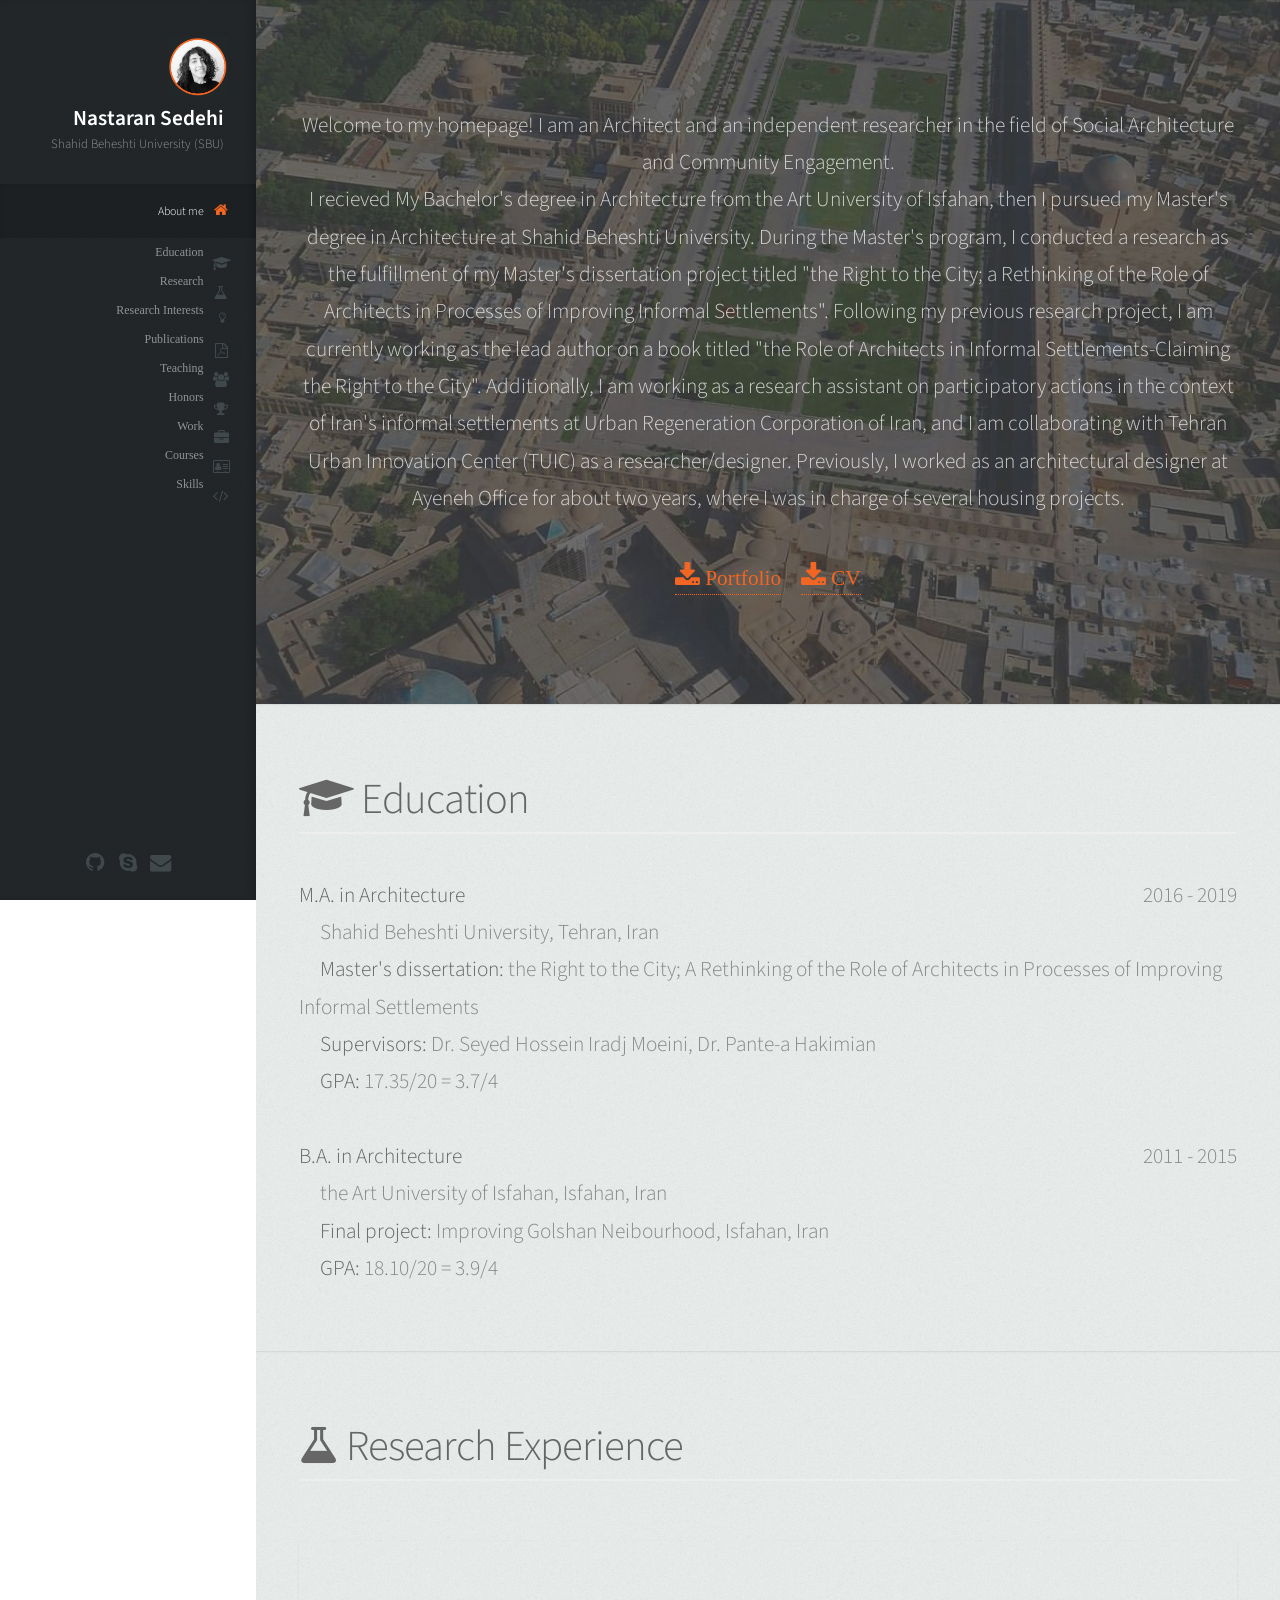
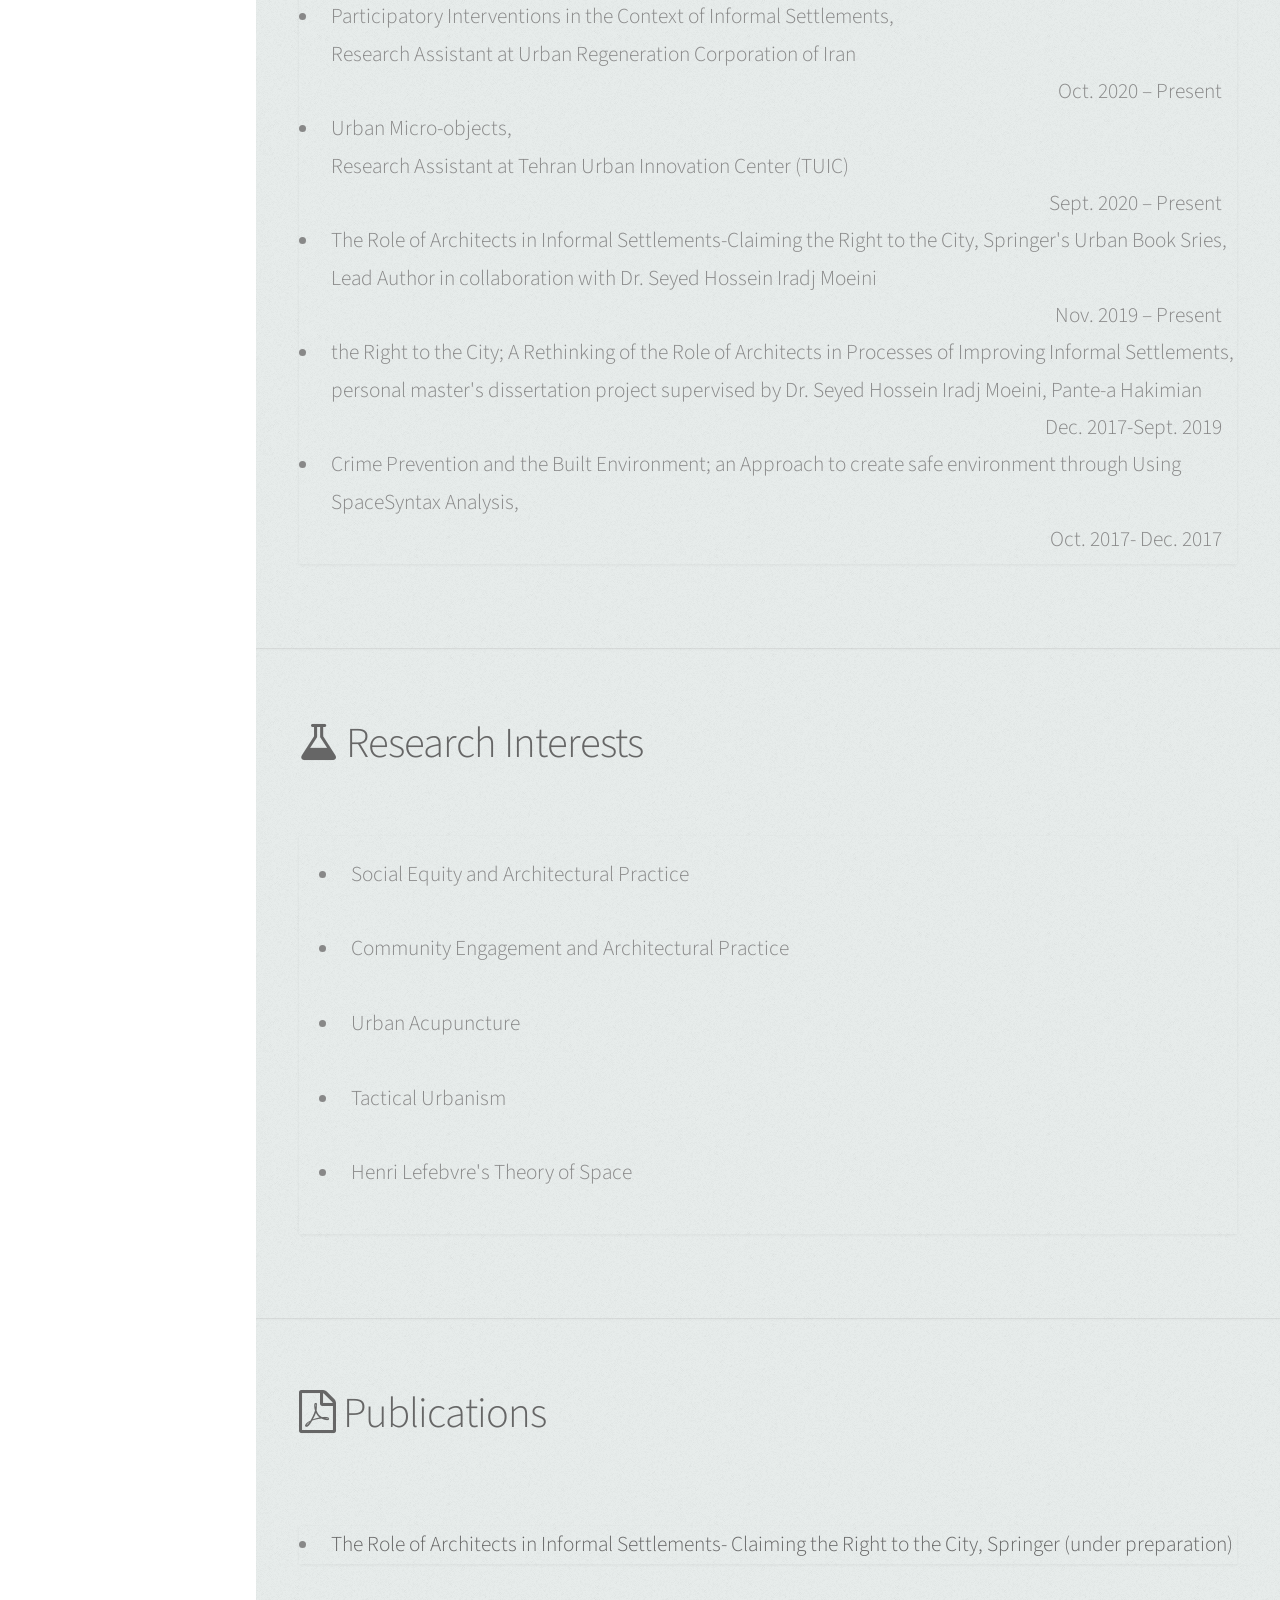
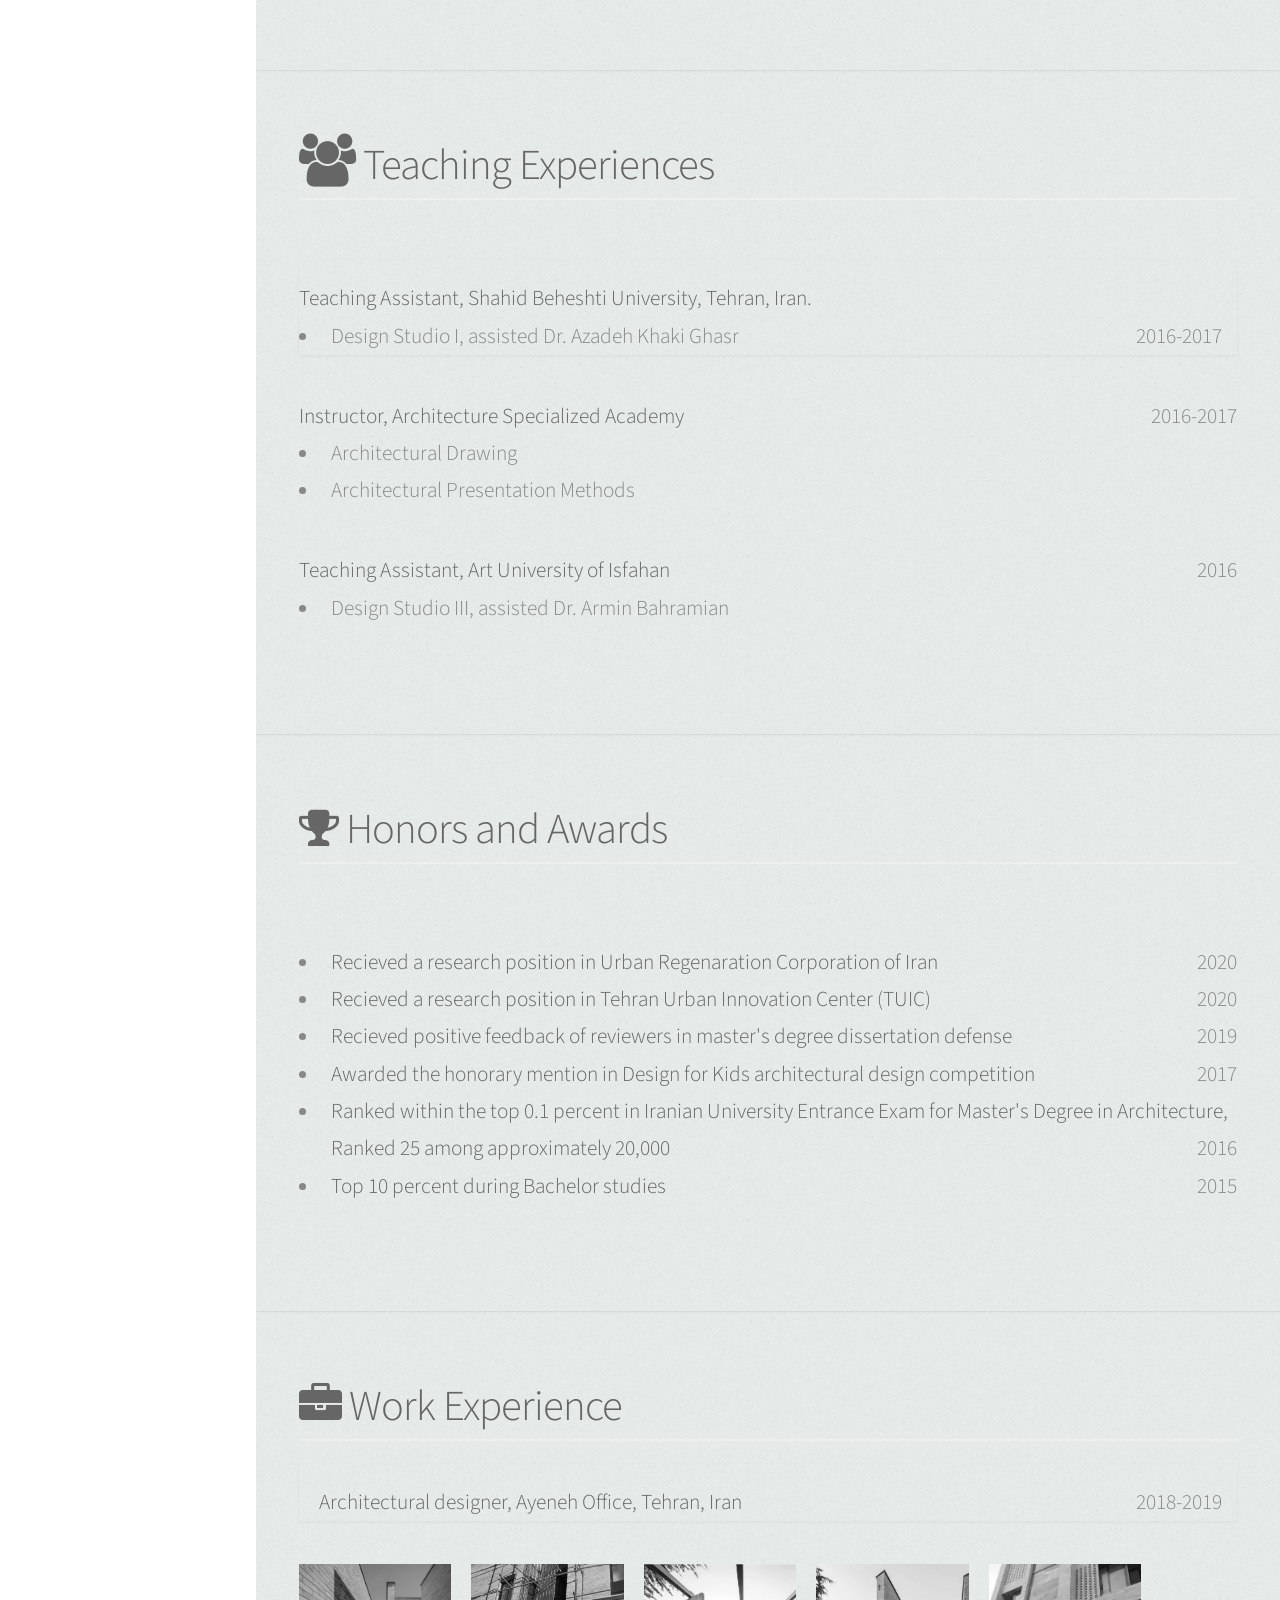
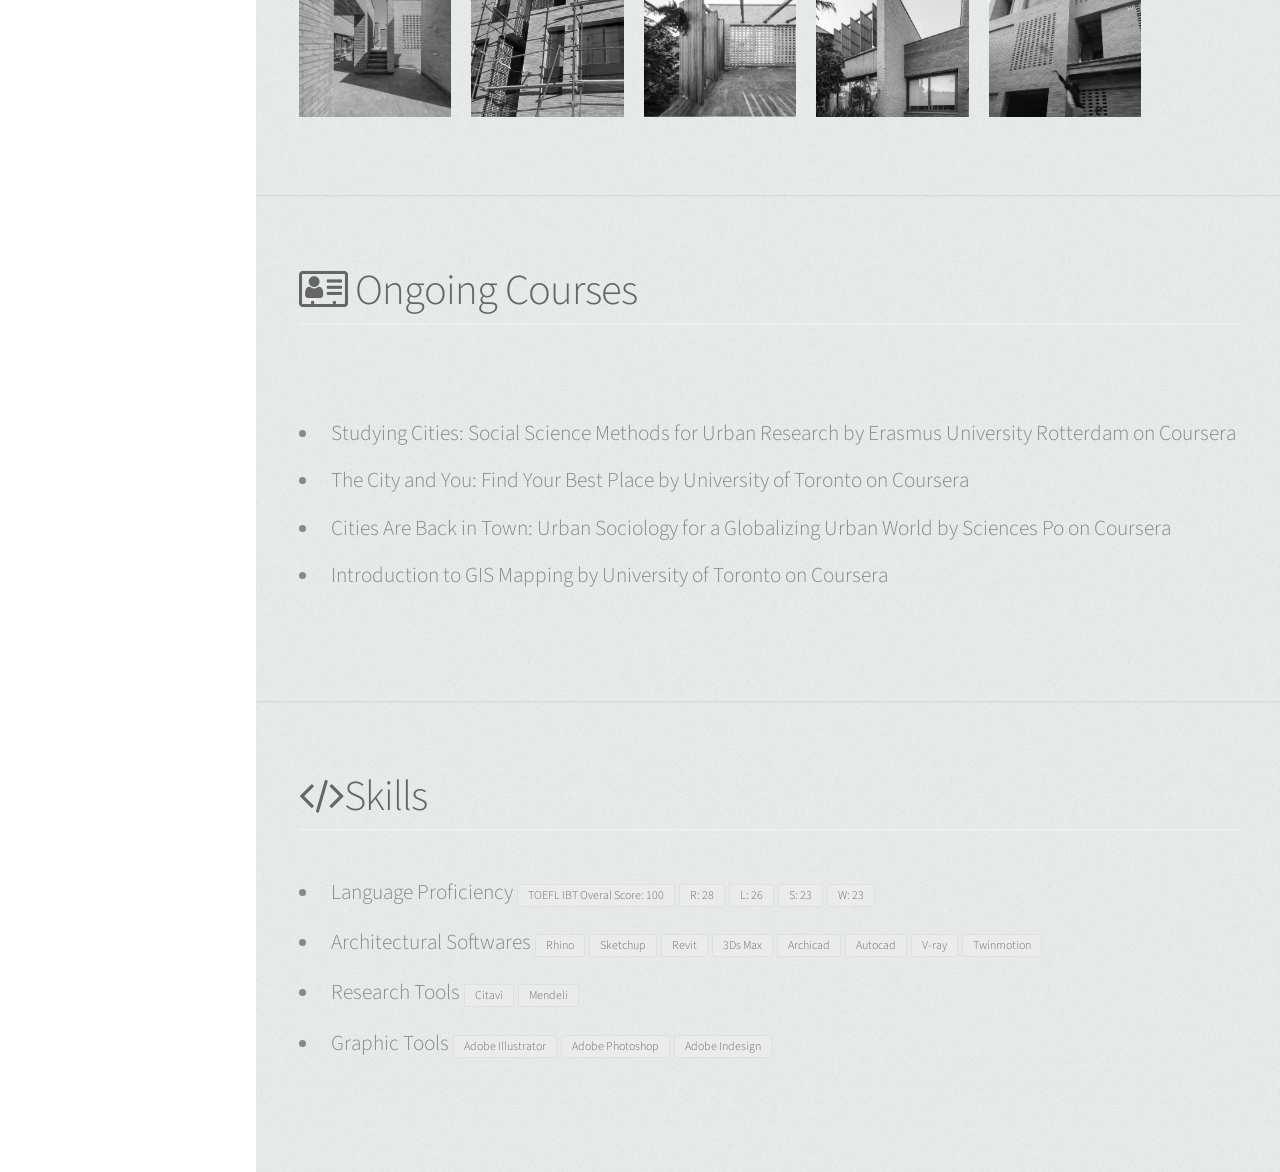
==== index.html @ a983d7db "Update index.html" ====
<!DOCTYPE HTML>
<html>
	<head>
	<style>
	h3{
	line-height: 30px;
	margin-left:10px;	
	padding-left: 10px;
	margin-right:10px;	
	padding-right: 10px;
	}
			
	article{
	margin-left:9px;	
	padding-left: 9px;
	margin-right:9px;	
	padding-right: 9px;
	}
	
	font{
	margin-left:10px;	
	padding-left: 10px;
	margin-right:10px;	
	padding-right: 10px;
	}
	
		
	* {
  box-sizing: border-box;
}

.column {
  float: left;
  width: 18%;
  padding: 6px;
}

/* Clearfix (clear floats) */
.row::after {
  content: "";
  clear: both;
  display: table;
}

.figure {
  float: left;
  width: 18%;
  padding: 6px;
}
</style>
	
		<title>Nastaran Sedehi</title>
		<meta charset="utf-8" />
		<meta name="viewport" content="width=device-width, initial-scale=1, user-scalable=no" />
		<link rel="stylesheet" href="assets/css/main.css" />
	</head>
	
	
<!-- ----------------------------------------------->
	<body class="is-preload">
		<!-- Header -->
			<div id="header">
				<div class="top">
					<!-- Logo -->
						<div id="logo">
							<span class="image avatar48"><img src="images/2020-20.jpg" alt="" /></span>
							&nbsp;
							<h1 id="title">Nastaran Sedehi</h1>
							<p>Shahid Beheshti University (SBU)</p>
						</div>
						<nav id="nav">
							<ul>
								<li><a href="#top" id="top-link"><span class="icon fa-home">About me</span></a></li>
								<li><a href="#education" id="education-link"><span class="icon fa fa-graduation-cap">Education</span></a></li>
								<li><a href="#research" id="research-link"><span class="icon fa fa-flask">Research</span></a></li>
								
								<li><a href="#researchi" id="researchi-link"><span class="fa fa-lightbulb-o" aria-hidden="true">Research Interests</span></a></li>
								
								<li><a href="#publication" id="publication-link"><span class="icon fa fa-file-pdf-o">Publications</span></a></li>
								<li><a href="#teaching" id="teaching-link"><span class="icon fa fa-group">Teaching</span></a></li>
								<li><a href="#honors" id="honors-link"><span class="icon fa fa-trophy">Honors</span></a></li>
								<li><a href="#work" id="work-link"><span class="icon fa fa-briefcase">Work</span></a></li>
								<li><a href="#courses" id="certificates-link"><span class="icon fa fa-vcard-o">Courses</span></a></li>
								<li><a href="#skills" id="skills-link"><span class="icon fa fa-code">Skills</span></a></li>
								
							</ul>
						</nav>
				</div>

				<div class="bottom">
					<!-- Social Icons -->
						<ul class="icons">
							<li><a href="#" class="icon fa-github"><span class="label">Github</span></a></li>
							<li><a href="skype:profile_name?live:natisdhi72" class="icon fa fa-skype"></span></a></li>
							<li><a href="mailto:sedehi.nastaran@gmail.com" class="icon fa-envelope"><span class="label">Email</span></a></li>
						</ul>
				</div>

			</div>
<!--  ------------------------------------------------------------------------------------------------------------ -->
		<!-- Main -->
			<div id="main">
				<!-- Intro -->
					<section id="top" class="one dark cover">
						<div class="container">
						<header>
						Welcome to my homepage! I am an Architect and an independent researcher in the field of Social Architecture and Community Engagement.<br>
						I recieved My Bachelor's degree in Architecture from the Art University of Isfahan, then I pursued my Master's degree in Architecture at Shahid Beheshti University.
						During the Master's program, I conducted a research as the fulfillment of my Master's dissertation project titled "the Right to the City; a Rethinking of the Role of Architects
						in Processes of Improving Informal Settlements". Following my previous research project, I am currently working as the lead author on a book
						titled "the Role of Architects in Informal Settlements-Claiming the Right to the City". Additionally, I am working as a research assistant
						on participatory actions in the context of Iran's informal settlements at Urban Regeneration Corporation of Iran, and I am collaborating with Tehran Urban Innovation Center (TUIC) as a researcher/designer.
						Previously, I worked as an architectural designer at Ayeneh Office for about two years, where I was in charge of several housing projects. <br>
						
						
						
						</header>
						<footer>
							<div style="text-align: center"> 
								<a href="something" class="button1 bouncy"><span class="icon fa fa-download"> Portfolio</a>
								&nbsp;
								&nbsp;
								<a href="https://drive.google.com/file/d/1aSwrTHIhZpM2L03csuBa26sOTcbm7QQo/view?usp=sharing" class="button1 bouncy"><span class="icon fa fa-download"> CV</a>
							</div>
							
						</footer>
						</div>
					</section>
<!--  ------------------------------------------------------------------------------------------------------------ -->
				<!-- Education -->
					<section id="education" class="four" >
					<div class="container" align="left">
					<header class="major" style="border-bottom: solid #eeeeee 2px;">
							<h2 style="padding: 0px; margin: 0px;"><i class="fa fa-graduation-cap"></i> Education</h2>
							</header>
							<div class="body" align="left">
							
									
									<strong >        M.A. in Architecture</strong>
										<div class="pull-right text-small">
											2016 - 2019
										</div>
										<div class="text">
											&emsp;Shahid Beheshti University, Tehran, Iran<br>
											&emsp;<b>Master's dissertation:</b> the Right to the City; A Rethinking of the Role of Architects in Processes of Improving Informal Settlements<br>
											&emsp;<b>Supervisors:</b> Dr. Seyed Hossein Iradj Moeini, Dr. Pante-a Hakimian <br>
											&emsp;<b>GPA:</b> 17.35/20  = 3.7/4
										</div>
									<br>
									<strong >        B.A. in Architecture</strong>
										<div class="pull-right text-small">
											2011 - 2015
										</div>
										<div class="text">
											&emsp;the Art University of Isfahan, Isfahan, Iran<br>
											&emsp;<b>Final project:</b> Improving Golshan Neibourhood, Isfahan, Iran<br>
											
											&emsp;<b>GPA:</b> 18.10/20  = 3.9/4
										</div>
								
					</section>
  <!--------------- ------------------------- - - - ----------------------------------------->
 				<!-- Research -->
					<section id="research" class="four">
						<div class="container" align="left">
						 <div class="elem">
							<header class="major" style="border-bottom: solid #eeeeee 2px;">
								<h2 style="padding: 0px; margin: 0px;"><i class="fa fa-flask"></i> Research Experience</h2>
							</header>
							<br>
							<div class="body">
								<div class="item">
									<div class="row">
										<div style="float:left;">	
									</div>
									<br>
										
									<div class="text">
									<ul class="circle">
									<li>Participatory Interventions in the Context of Informal Settlements,<br> Research Assistant at Urban Regeneration Corporation of Iran <br>
									<div class="pull-right" style="margin-right: 15px;">
										<div class="text-small">Oct. 2020 – Present</div>
									</div>
									</li>
									
									<br>
									<li>Urban Micro-objects,<br> Research Assistant at Tehran Urban Innovation Center (TUIC) <br>
									<div class="pull-right" style="margin-right: 15px;">
										<div class="text-small">Sept. 2020 – Present</div>
									</div>
									</li>
									<br>
									<li>The Role of Architects in Informal Settlements-Claiming the Right to the City, Springer's Urban Book Sries,<br> Lead Author in collaboration with Dr. Seyed Hossein Iradj Moeini <br>
									<div class="pull-right" style="margin-right: 15px;">
										<div class="text-small">Nov. 2019 – Present</div>
									</div>
									</li>
									
									<br>
									
									<li>the Right to the City; A Rethinking of the Role of Architects in Processes of Improving Informal Settlements,<br> personal master's dissertation project supervised by Dr. Seyed Hossein Iradj Moeini, Pante-a Hakimian <br>
									<div class="pull-right" style="margin-right: 15px;">
                        				                <div class="text-small"> Dec. 2017-Sept. 2019</div>
									</div>
									</li>
									<br>
									
									<li>Crime Prevention and the Built Environment; an Approach to create safe environment through Using SpaceSyntax Analysis,<br>
									<div class="pull-right" style="margin-right: 15px;">
										<div class="text-small">Oct. 2017- Dec. 2017</div>
									</li>
									</ul>
									</div>
								
					</section>  
<!--  ------------------------------------------------------------------------------------------------------------ -->
											
						
  <!--------------- ------------------------- - - - ----------------------------------------->
 				<!-- Research Interests -->
					<section id="researchi" class="four">
						<div class="container" align="left">
						 <div class="elem">
							<header class="major" style="border-bottom: none">
								<h2 style="padding: 0px; margin: 0px;"><i class="fa fa-flask"></i> Research Interests</h2>
							</header>
							<br>
							<div class="body">
								<div class="item">
									<div class="row">
										<div style="float:left;">	
									</div>
									<br>
										
									<div class="text">
									<ul class="circle">
									<li>Social Equity and Architectural Practice</li>
									
									<br>
									<li>Community Engagement and Architectural Practice</li>
									
									<br>
									
									<li>Urban Acupuncture</li>
									<br>
									
									<li>Tactical Urbanism</li>
									<br>
										
									<li>Henri Lefebvre's Theory of Space</li>
									</ul>
									</div>
								
					</section>  
<!--  ------------------------------------------------------------------------------------------------------------ -->									
									

				<!-- Publications -->
					<section id="publication" class="four">
						<div class="container" align="left">
						 <div class="elem">
							<header class="major" style="border-bottom: none;">
							<h2 style="padding: 0px; margin: 0px;"><i class="fa fa-file-pdf-o"></i> Publications</h2>
							</header>
							<br>
							<div class="body">
								<div class="item"  align="left">
								<ul>
									<li><strong >The Role of Architects in Informal Settlements- Claiming the Right to the City, Springer (under preparation)
									</strong> 
												<div class="pull-right text-small"></div></li>
									 
										<div class="text">
								
										</div>
							
					</section>
<!-- ------------------------------------------------------------------------------------------------------------- -->
				<!-- Teaching Experience -->
					<section id="teaching" class="four">
						<div class="container" align="left">
						 <div class="elem">
							<header class="major" style="border-bottom: solid #eeeeee 2px;">
								<h2 style="padding: 0px; margin: 0px;"><i class="icon fa fa-group"></i> Teaching Experiences</h2>
							</header>
							<br>
							<div class="body">
								<div class="item">
									<div class="row">
										<div style="float:left;">
											<strong>Teaching Assistant, Shahid Beheshti University, Tehran, Iran.</strong>
										</div>
									</div>
									<div class="text">
									<ul class="circle">
										<li>Design Studio I, assisted Dr. Azadeh Khaki Ghasr
											<div class="pull-right" style="margin-right: 15px;"><div class="text-small">2016-2017</div></div>
										</li>
										
									</ul>
									</div>
								</div>
								<!---------------------------------------------------------->
								<div class="body" align="left">
									<strong >Instructor, Architecture Specialized Academy</strong>
										<div class="pull-right text-small">
											2016-2017
										</div>
									<ul class="circle">
										<li>Architectural Drawing</li>
										<li>Architectural Presentation Methods</li>
										
									</ul>
								</div>
								<!---------------------------------------------------------->
								<div class="body" align="left">
									<strong >Teaching Assistant, Art University of Isfahan</strong>
										<div class="pull-right text-small">
											2016
										</div>
									<ul class="circle">
										<li>Design Studio III, assisted Dr. Armin Bahramian</li>
									</ul>
								</div>
							</div>
						</div>
						</div>
					</section>  
<!-- ------------------------------------------------------------------------------------------------------------- -->
				<!-- Honors and Awards -->
					<section id="honors" class="four">
						<div class="container" align="left">
							<header class="major" style="border-bottom: solid #eeeeee 2px;">
							<h2 style="padding: 0px; margin: 0px;"><i class="fa fa-trophy"></i> Honors and Awards</h2>
							</header>
							<br>
							<div class="body">
								<ul class="text"  align="left">
									<li><strong >Recieved a research position in Urban Regenaration Corporation of Iran</strong>
										<div class="pull-right text-small">2020</div></li>
										
									<li><strong >Recieved a research position in Tehran Urban Innovation Center (TUIC)</strong>
										<div class="pull-right text-small">2020</div></li>
									
									<li><strong >Recieved positive feedback of reviewers in master's degree dissertation defense</strong>
										<div class="pull-right text-small">2019</div></li>
									
									<li><strong >Awarded the honorary mention in Design for Kids architectural design competition</strong>
										<div class="pull-right text-small">2017</div></li>
										
									<li><strong >Ranked within the top 0.1 percent in Iranian University Entrance Exam for Master's Degree in Architecture, Ranked 25 among approximately 20,000</strong>
										<div class="pull-right text-small">2016</div></li>
										
									<li><strong >Top 10 percent during Bachelor studies </strong>
										<div class="pull-right text-small">2015</div></li>	
									
								</ul>
							</div>
						</div>
					</section>
<!-- ------------------------------------------------------------------------------------------------------------- -->
				<!-- Work Experience -->
					<section id="work" class="four">
						<div class="container" align="left">
							<header class="major" style="border-bottom: solid #eeeeee 2px;">
							<h2 style="padding: 0px; margin: 0px;"><i class="fa fa-briefcase"></i> Work Experience</h2>
							</header>
							<div class="pull-right" style="margin-right: 15px;">
								<div class="text-small">2018-2019</div>
							</div>
							
							<div class="body">
								<div class="item">
									<div class="row"  >

										<div style="float:left;">
											<strong>Architectural designer, Ayeneh Office, Tehran, Iran</strong>
										</div>
									</div>
									<div class="text">
									<ul class="circle">
									
									</ul>
									</div>
								</div>
							</div>
                               
                            
                            <div class="row">

                                <div class="column"; style="width:image width px; font-size:80%; text-align:center;">
                                  <img src="images/0010.jpg" alt="Snow" style="width:100%">
                                 
                                </div>

                                <div class="column"; style="width:image width px; font-size:80%; text-align:center;">
                                  <img src="images/0011.jpg" alt="Forest" style="width:100%" alt="alternate text">
                                 
                                </div>

                                <div class="column"; style="width:image width px; font-size:80%; text-align:center;">
                                  <img src="images/0012.jpg" alt="Mountains" style="width:100%">
                                  
                                </div>

				                <div class="column"; style="width:image width px; font-size:80%; text-align:center;">
                                  <img src="images/0013.jpg" alt="Mountains" style="width:100%">
                                
                                </div> 

                                <div class="column"; style="width:image width px; font-size:80%; text-align:center;">
                                <img src="images/0014.jpg" alt="Mountains" style="width:100%">
                               
                                </div> 

                              </div>
                            
							



						 </div>
					</section>  
<!-- ------------------------------------------------------------------------------------------------------------- -->
				<!-- Certificates -->
					<section id="courses" class="four">
						<div class="container" align="left">
							<header class="major" style="border-bottom: solid #eeeeee 2px;">
							<h2 style="padding: 0px; margin: 0px;"><i class="fa fa-vcard-o"></i> Ongoing Courses</h2>
							</header>
							<br>
							<div class="body">
							<ul>
								<li style="margin: 10px 0px;">Studying Cities: Social Science Methods for Urban Research by Erasmus University Rotterdam on Coursera</a></li>
								<li style="margin: 10px 0px;">The City and You: Find Your Best Place by University of Toronto on Coursera</a></li>
								<li style="margin: 10px 0px;">Cities Are Back in Town: Urban Sociology for a Globalizing Urban World by Sciences Po on Coursera</a></li>
								<li style="margin: 10px 0px;">Introduction to GIS Mapping by University of Toronto on Coursera</a></li>
							
								
							</ul>
							</div>
						</div>
					</section>
<!-- ------------------------------------------------------------------------------------------------------------- -->
				<!-- Technical Skills -->
					<section id="skills" class="four">
						<div class="container" align="left">
						<div class="body">
						<div class="elem">
						<header class="major" style="border-bottom: solid #eeeeee 2px;">
							<h2 style="padding: 0px; margin: 0px;"><i class="fa fa-code"></i>Skills</h2>
						</header>
							<ul>
								
								<li style="margin: 10px 0px;">Language Proficiency
                					<span class="skillwraper">TOEFL IBT Overal Score: 100</span>
                					<span class="skillwraper">R: 28</span>
							<span class="skillwraper">L: 26</span>
							<span class="skillwraper">S: 23</span>
							<span class="skillwraper">W: 23</span>
								</li>	
								<li style="margin: 10px 0px;">Architectural Softwares
									<span class="skillwraper">Rhino</span>
									<span class="skillwraper">Sketchup</span>
									<span class="skillwraper">Revit</span>
									<span class="skillwraper">3Ds Max</span>
									<span class="skillwraper">Archicad</span>
									<span class="skillwraper">Autocad</span>
									<span class="skillwraper">V-ray</span>
									<span class="skillwraper">Twinmotion</span>
							
								</li>

            					<li style="margin: 10px 0px;">Research Tools
                					<span class="skillwraper">Citavi</span>
                					<span class="skillwraper">Mendeli</span>
                					
            					</li>

            					<li style="margin: 10px 0px;">Graphic Tools
									<span class="skillwraper">Adobe Illustrator</span>
                					<span class="skillwraper">Adobe Photoshop</span>
                					<span class="skillwraper">Adobe Indesign</span>
								
            					</li>

        					</ul>
    					</div>
						</div>
						</div>
					</section>

<!-- ---------------------------------------------------------------------------------------------------------->					
			</div>
		<!-- Scripts -->
			<script src="assets/js/jquery.min.js"></script>
			<script src="assets/js/jquery.scrolly.min.js"></script>
			<script src="assets/js/jquery.scrollex.min.js"></script>
			<script src="assets/js/browser.min.js"></script>
			<script src="assets/js/breakpoints.min.js"></script>
			<script src="assets/js/util.js"></script>
			<script src="assets/js/main.js"></script>

	</body>
</html>
---- assets/css/main.css ----
@import url("font-awesome.min.css");
@import url("https://fonts.googleapis.com/css?family=Source+Sans+Pro:300,300italic,400,600");

/*
	Prologue by HTML5 UP
	html5up.net | @ajlkn
	Free for personal and commercial use under the CCA 3.0 license (html5up.net/license)
*/
.skillwraper {
    background-color: #ebebeb;
    border: 1px #e0e0e0 solid;
    font-size: 12px;
    color: #707070;
    padding: 2px 10px;
    border-radius: 2px;
}

html, body, div, span, applet, object,
iframe, h1, h2, h3, h4, h5, h6, p, blockquote,
pre, a, abbr, acronym, address, big, cite,
code, del, dfn, em, img, ins, kbd, q, s, samp,
small, strike, strong, sub, sup, tt, var, b,
u, i, center, dl, dt, dd, ol, ul, li, fieldset,
form, label, legend, table, caption, tbody,
tfoot, thead, tr, th, td, article, aside,
canvas, details, embed, figure, figcaption,
footer, header, hgroup, menu, nav, output, ruby,
section, summary, time, mark, audio, video {
	margin: 0;
	padding: 0;
	border: 0;
	font-size: 100%;
	font: inherit;
	vertical-align: baseline;}

article, aside, details, figcaption, figure,
footer, header, hgroup, menu, nav, section {
	display: block;}

body {
	line-height: 1;
}

ol, ul {
	list-style: none;
}

blockquote, q {
	quotes: none;
}

	blockquote:before, blockquote:after, q:before, q:after {
		content: '';
		content: none;
	}

table {
	border-collapse: collapse;
	border-spacing: 0;
}

body {
	-webkit-text-size-adjust: none;
}

mark {
	background-color: transparent;
	color: inherit;
}

input::-moz-focus-inner {
	border: 0;
	padding: 0;
}

input, select, textarea {
	-moz-appearance: none;
	-webkit-appearance: none;
	-ms-appearance: none;
	appearance: none;
}

/* Basic */

	html {
		box-sizing: border-box;
	}

	*, *:before, *:after {
		box-sizing: inherit;
	}

	body {
		background: #fff;
		font-family: 'Source Sans Pro', sans-serif;
		font-size: 19pt;
		font-weight: 300;
		line-height: 1.75em;
		color: #888;
	}

		body.is-preload *, body.is-preload *:before, body.is-preload *:after {
			-moz-animation: none !important;
			-webkit-animation: none !important;
			-ms-animation: none !important;
			animation: none !important;
			-moz-transition: none !important;
			-webkit-transition: none !important;
			-ms-transition: none !important;
			transition: none !important;
		}

	input, textarea, select {
		font-family: 'Source Sans Pro', sans-serif;
		font-size: 19pt;
		font-weight: 300;
		line-height: 1.75em;
		color: #888;
	}

	h1, h2, h3, h4, h5, h6 {
		font-weight: 300;
		color: #666;
		line-height: 1.5em;
	}

	h1 a, h2 a, h3 a, h4 a, h5 a, h6 a {
		color: inherit;
		text-decoration: none;
	}

		h1 a strong, h2 a strong, h3 a strong, h4 a strong, h5 a strong, h6 a strong {
			color: #333;
		}

	h2 {
		font-size: 2em;
		letter-spacing: -1px;
	}

		h2.alt {
			color: #888;
		}

			h2.alt strong {
				color: #666;
			}

	h3 {
		font-size: 1.5em;
	}

	header {
		margin: 0 0 2em 0;
	}

		header > p {
			margin: 1em 0 0 0;
		}

	footer {
		margin: 2em 0 0 0;
	}

	strong, b {
		font-weight: 300;
		color: #666;
	}

	em, i {
		font-style: italic;
	}

	a {
		text-decoration: none;
		color: inherit;
		border-bottom: dotted 1px rgba(128, 128, 128, 0.5);
		-moz-transition: color 0.35s ease-in-out, border-bottom-color 0.35s ease-in-out;
		-webkit-transition: color 0.35s ease-in-out, border-bottom-color 0.35s ease-in-out;
		-ms-transition: color 0.35s ease-in-out, border-bottom-color 0.35s ease-in-out;
		transition: color 0.35s ease-in-out, border-bottom-color 0.35s ease-in-out;
		outline: 0;
	}

		a:hover {
			color: #E27689;
			border-bottom-color: rgba(255, 255, 255, 0);
		}

	sub {
		position: relative;
		top: 0.5em;
		font-size: 0.8em;
	}

	sup {
		position: relative;
		top: -0.5em;
		font-size: 0.8em;
	}

	hr {
		border: 0;
		border-top: solid 1px #ddd;
	}

	blockquote {
		border-left: solid 0.5em #ddd;
		padding: 1em 0 1em 2em;
		font-style: italic;
	}

	p, ul, ol, dl, table {
		margin-bottom: 2em;
	}

	br.clear {
		clear: both;
	}

/* Container */

	.container {
		margin: 0 auto;
		max-width: 100%;
		width: 1400px;
	}

		@media screen and (min-width: 961px) and (max-width: 1880px) {

			.container {
				width: 1200px;
			}

		}

		@media screen and (min-width: 961px) and (max-width: 1620px) {

			.container {
				width: 960px;
			}

		}

		@media screen and (min-width: 961px) and (max-width: 1320px) {

			.container {
				width: 100%;
			}

		}

		@media screen and (max-width: 960px) {

			.container {
				width: 100%;
			}

		}

		@media screen and (max-width: 736px) {

			.container {
				width: 100%;
			}

		}

/* Row */

	.row {
		display: flex;
		flex-wrap: wrap;
		box-sizing: border-box;
		align-items: stretch;
	}

		.row > * {
			box-sizing: border-box;
		}

		.row.gtr-uniform > * > :last-child {
			margin-bottom: 0;
		}

		.row.aln-left {
			justify-content: flex-start;
		}

		.row.aln-center {
			justify-content: center;
		}

		.row.aln-right {
			justify-content: flex-end;
		}

		.row.aln-top {
			align-items: flex-start;
		}

		.row.aln-middle {
			align-items: center;
		}

		.row.aln-bottom {
			align-items: flex-end;
		}

		.row > .imp {
			order: -1;
		}

		.row > .col-1 {
			width: 8.3333333333%;
		}

		.row > .off-1 {
			margin-left: 8.3333333333%;
		}

		.row > .col-2 {
			width: 16.6666666667%;
		}

		.row > .off-2 {
			margin-left: 16.6666666667%;
		}

		.row > .col-3 {
			width: 25%;
		}

		.row > .off-3 {
			margin-left: 25%;
		}

		.row > .col-4 {
			width: 33.3333333333%;
		}

		.row > .off-4 {
			margin-left: 33.3333333333%;
		}

		.row > .col-5 {
			width: 41.6666666667%;
		}

		.row > .off-5 {
			margin-left: 41.6666666667%;
		}

		.row > .col-6 {
			width: 50%;
		}

		.row > .off-6 {
			margin-left: 50%;
		}

		.row > .col-7 {
			width: 58.3333333333%;
		}

		.row > .off-7 {
			margin-left: 58.3333333333%;
		}

		.row > .col-8 {
			width: 66.6666666667%;
		}

		.row > .off-8 {
			margin-left: 66.6666666667%;
		}

		.row > .col-9 {
			width: 75%;
		}

		.row > .off-9 {
			margin-left: 75%;
		}

		.row > .col-10 {
			width: 83.3333333333%;
		}

		.row > .off-10 {
			margin-left: 83.3333333333%;
		}

		.row > .col-11 {
			width: 91.6666666667%;
		}

		.row > .off-11 {
			margin-left: 91.6666666667%;
		}

		.row > .col-12 {
			width: 100%;
		}

		.row > .off-12 {
			margin-left: 100%;
		}

		.row.gtr-0 {
			margin-top: 0px;
			margin-left: 0px;
		}

			.row.gtr-0 > * {
				padding: 0px 0 0 0px;
			}

			.row.gtr-0.gtr-uniform {
				margin-top: 0px;
			}

				.row.gtr-0.gtr-uniform > * {
					padding-top: 0px;
				}

		.row.gtr-25 {
			margin-top: -10px;
			margin-left: -10px;
		}

			.row.gtr-25 > * {
				padding: 10px 0 0 10px;
			}

			.row.gtr-25.gtr-uniform {
				margin-top: -10px;
			}

				.row.gtr-25.gtr-uniform > * {
					padding-top: 10px;
				}

		.row.gtr-50 {
			margin-top: -20px;
			margin-left: -20px;
		}

			.row.gtr-50 > * {
				padding: 20px 0 0 20px;
			}

			.row.gtr-50.gtr-uniform {
				margin-top: -20px;
			}

				.row.gtr-50.gtr-uniform > * {
					padding-top: 20px;
				}

		.row {
			margin-top: -40px;
			margin-left: -40px;
		}

			.row > * {
				padding: 40px 0 0 40px;
			}

			.row.gtr-uniform {
				margin-top: -40px;
			}

				.row.gtr-uniform > * {
					padding-top: 40px;
				}

		.row.gtr-150 {
			margin-top: -60px;
			margin-left: -60px;
		}

			.row.gtr-150 > * {
				padding: 60px 0 0 60px;
			}

			.row.gtr-150.gtr-uniform {
				margin-top: -60px;
			}

				.row.gtr-150.gtr-uniform > * {
					padding-top: 60px;
				}

		.row.gtr-200 {
			margin-top: -80px;
			margin-left: -80px;
		}

			.row.gtr-200 > * {
				padding: 80px 0 0 80px;
			}

			.row.gtr-200.gtr-uniform {
				margin-top: -80px;
			}

				.row.gtr-200.gtr-uniform > * {
					padding-top: 80px;
				}

		@media screen and (min-width: 961px) and (max-width: 1880px) {

			.row {
				display: flex;
				flex-wrap: wrap;
				box-sizing: border-box;
				align-items: stretch;
			}

				.row > * {
					box-sizing: border-box;
				}

				.row.gtr-uniform > * > :last-child {
					margin-bottom: 0;
				}

				.row.aln-left {
					justify-content: flex-start;
				}

				.row.aln-center {
					justify-content: center;
				}

				.row.aln-right {
					justify-content: flex-end;
				}

				.row.aln-top {
					align-items: flex-start;
				}

				.row.aln-middle {
					align-items: center;
				}

				.row.aln-bottom {
					align-items: flex-end;
				}

				.row > .imp-wide {
					order: -1;
				}

				.row > .col-1-wide {
					width: 8.3333333333%;
				}

				.row > .off-1-wide {
					margin-left: 8.3333333333%;
				}

				.row > .col-2-wide {
					width: 16.6666666667%;
				}

				.row > .off-2-wide {
					margin-left: 16.6666666667%;
				}

				.row > .col-3-wide {
					width: 25%;
				}

				.row > .off-3-wide {
					margin-left: 25%;
				}

				.row > .col-4-wide {
					width: 33.3333333333%;
				}

				.row > .off-4-wide {
					margin-left: 33.3333333333%;
				}

				.row > .col-5-wide {
					width: 41.6666666667%;
				}

				.row > .off-5-wide {
					margin-left: 41.6666666667%;
				}

				.row > .col-6-wide {
					width: 50%;
				}

				.row > .off-6-wide {
					margin-left: 50%;
				}

				.row > .col-7-wide {
					width: 58.3333333333%;
				}

				.row > .off-7-wide {
					margin-left: 58.3333333333%;
				}

				.row > .col-8-wide {
					width: 66.6666666667%;
				}

				.row > .off-8-wide {
					margin-left: 66.6666666667%;
				}

				.row > .col-9-wide {
					width: 75%;
				}

				.row > .off-9-wide {
					margin-left: 75%;
				}

				.row > .col-10-wide {
					width: 83.3333333333%;
				}

				.row > .off-10-wide {
					margin-left: 83.3333333333%;
				}

				.row > .col-11-wide {
					width: 91.6666666667%;
				}

				.row > .off-11-wide {
					margin-left: 91.6666666667%;
				}

				.row > .col-12-wide {
					width: 100%;
				}

				.row > .off-12-wide {
					margin-left: 100%;
				}

				.row.gtr-0 {
					margin-top: 0px;
					margin-left: 0px;
				}

					.row.gtr-0 > * {
						padding: 0px 0 0 0px;
					}

					.row.gtr-0.gtr-uniform {
						margin-top: 0px;
					}

						.row.gtr-0.gtr-uniform > * {
							padding-top: 0px;
						}

				.row.gtr-25 {
					margin-top: -10px;
					margin-left: -10px;
				}

					.row.gtr-25 > * {
						padding: 10px 0 0 10px;
					}

					.row.gtr-25.gtr-uniform {
						margin-top: -10px;
					}

						.row.gtr-25.gtr-uniform > * {
							padding-top: 10px;
						}

				.row.gtr-50 {
					margin-top: -20px;
					margin-left: -20px;
				}

					.row.gtr-50 > * {
						padding: 20px 0 0 20px;
					}

					.row.gtr-50.gtr-uniform {
						margin-top: -20px;
					}

						.row.gtr-50.gtr-uniform > * {
							padding-top: 20px;
						}

				.row {
					margin-top: -40px;
					margin-left: -40px;
				}

					.row > * {
						padding: 40px 0 0 40px;
					}

					.row.gtr-uniform {
						margin-top: -40px;
					}

						.row.gtr-uniform > * {
							padding-top: 40px;
						}

				.row.gtr-150 {
					margin-top: -60px;
					margin-left: -60px;
				}

					.row.gtr-150 > * {
						padding: 60px 0 0 60px;
					}

					.row.gtr-150.gtr-uniform {
						margin-top: -60px;
					}

						.row.gtr-150.gtr-uniform > * {
							padding-top: 60px;
						}

				.row.gtr-200 {
					margin-top: -80px;
					margin-left: -80px;
				}

					.row.gtr-200 > * {
						padding: 80px 0 0 80px;
					}

					.row.gtr-200.gtr-uniform {
						margin-top: -80px;
					}

						.row.gtr-200.gtr-uniform > * {
							padding-top: 80px;
						}

		}

		@media screen and (min-width: 961px) and (max-width: 1620px) {

			.row {
				display: flex;
				flex-wrap: wrap;
				box-sizing: border-box;
				align-items: stretch;
			}

				.row > * {
					box-sizing: border-box;
				}

				.row.gtr-uniform > * > :last-child {
					margin-bottom: 0;
				}

				.row.aln-left {
					justify-content: flex-start;
				}

				.row.aln-center {
					justify-content: center;
				}

				.row.aln-right {
					justify-content: flex-end;
				}

				.row.aln-top {
					align-items: flex-start;
				}

				.row.aln-middle {
					align-items: center;
				}

				.row.aln-bottom {
					align-items: flex-end;
				}

				.row > .imp-normal {
					order: -1;
				}

				.row > .col-1-normal {
					width: 8.3333333333%;
				}

				.row > .off-1-normal {
					margin-left: 8.3333333333%;
				}

				.row > .col-2-normal {
					width: 16.6666666667%;
				}

				.row > .off-2-normal {
					margin-left: 16.6666666667%;
				}

				.row > .col-3-normal {
					width: 25%;
				}

				.row > .off-3-normal {
					margin-left: 25%;
				}

				.row > .col-4-normal {
					width: 33.3333333333%;
				}

				.row > .off-4-normal {
					margin-left: 33.3333333333%;
				}

				.row > .col-5-normal {
					width: 41.6666666667%;
				}

				.row > .off-5-normal {
					margin-left: 41.6666666667%;
				}

				.row > .col-6-normal {
					width: 50%;
				}

				.row > .off-6-normal {
					margin-left: 50%;
				}

				.row > .col-7-normal {
					width: 58.3333333333%;
				}

				.row > .off-7-normal {
					margin-left: 58.3333333333%;
				}

				.row > .col-8-normal {
					width: 66.6666666667%;
				}

				.row > .off-8-normal {
					margin-left: 66.6666666667%;
				}

				.row > .col-9-normal {
					width: 75%;
				}

				.row > .off-9-normal {
					margin-left: 75%;
				}

				.row > .col-10-normal {
					width: 83.3333333333%;
				}

				.row > .off-10-normal {
					margin-left: 83.3333333333%;
				}

				.row > .col-11-normal {
					width: 91.6666666667%;
				}

				.row > .off-11-normal {
					margin-left: 91.6666666667%;
				}

				.row > .col-12-normal {
					width: 100%;
				}

				.row > .off-12-normal {
					margin-left: 100%;
				}

				.row.gtr-0 {
					margin-top: 0px;
					margin-left: 0px;
				}

					.row.gtr-0 > * {
						padding: 0px 0 0 0px;
					}

					.row.gtr-0.gtr-uniform {
						margin-top: 0px;
					}

						.row.gtr-0.gtr-uniform > * {
							padding-top: 0px;
						}

				.row.gtr-25 {
					margin-top: -10px;
					margin-left: -10px;
				}

					.row.gtr-25 > * {
						padding: 10px 0 0 10px;
					}

					.row.gtr-25.gtr-uniform {
						margin-top: -10px;
					}

						.row.gtr-25.gtr-uniform > * {
							padding-top: 10px;
						}

				.row.gtr-50 {
					margin-top: -20px;
					margin-left: -20px;
				}

					.row.gtr-50 > * {
						padding: 20px 0 0 20px;
					}

					.row.gtr-50.gtr-uniform {
						margin-top: -20px;
					}

						.row.gtr-50.gtr-uniform > * {
							padding-top: 20px;
						}

				.row {
					margin-top: -40px;
					margin-left: -40px;
				}

					.row > * {
						padding: 40px 0 0 40px;
					}

					.row.gtr-uniform {
						margin-top: -40px;
					}

						.row.gtr-uniform > * {
							padding-top: 40px;
						}

				.row.gtr-150 {
					margin-top: -60px;
					margin-left: -60px;
				}

					.row.gtr-150 > * {
						padding: 60px 0 0 60px;
					}

					.row.gtr-150.gtr-uniform {
						margin-top: -60px;
					}

						.row.gtr-150.gtr-uniform > * {
							padding-top: 60px;
						}

				.row.gtr-200 {
					margin-top: -80px;
					margin-left: -80px;
				}

					.row.gtr-200 > * {
						padding: 80px 0 0 80px;
					}

					.row.gtr-200.gtr-uniform {
						margin-top: -80px;
					}

						.row.gtr-200.gtr-uniform > * {
							padding-top: 80px;
						}

		}

		@media screen and (min-width: 961px) and (max-width: 1320px) {

			.row {
				display: flex;
				flex-wrap: wrap;
				box-sizing: border-box;
				align-items: stretch;
			}

				.row > * {
					box-sizing: border-box;
				}

				.row.gtr-uniform > * > :last-child {
					margin-bottom: 0;
				}

				.row.aln-left {
					justify-content: flex-start;
				}

				.row.aln-center {
					justify-content: center;
				}

				.row.aln-right {
					justify-content: flex-end;
				}

				.row.aln-top {
					align-items: flex-start;
				}

				.row.aln-middle {
					align-items: center;
				}

				.row.aln-bottom {
					align-items: flex-end;
				}

				.row > .imp-narrow {
					order: -1;
				}

				.row > .col-1-narrow {
					width: 8.3333333333%;
				}

				.row > .off-1-narrow {
					margin-left: 8.3333333333%;
				}

				.row > .col-2-narrow {
					width: 16.6666666667%;
				}

				.row > .off-2-narrow {
					margin-left: 16.6666666667%;
				}

				.row > .col-3-narrow {
					width: 25%;
				}

				.row > .off-3-narrow {
					margin-left: 25%;
				}

				.row > .col-4-narrow {
					width: 33.3333333333%;
				}

				.row > .off-4-narrow {
					margin-left: 33.3333333333%;
				}

				.row > .col-5-narrow {
					width: 41.6666666667%;
				}

				.row > .off-5-narrow {
					margin-left: 41.6666666667%;
				}

				.row > .col-6-narrow {
					width: 50%;
				}

				.row > .off-6-narrow {
					margin-left: 50%;
				}

				.row > .col-7-narrow {
					width: 58.3333333333%;
				}

				.row > .off-7-narrow {
					margin-left: 58.3333333333%;
				}

				.row > .col-8-narrow {
					width: 66.6666666667%;
				}

				.row > .off-8-narrow {
					margin-left: 66.6666666667%;
				}

				.row > .col-9-narrow {
					width: 75%;
				}

				.row > .off-9-narrow {
					margin-left: 75%;
				}

				.row > .col-10-narrow {
					width: 83.3333333333%;
				}

				.row > .off-10-narrow {
					margin-left: 83.3333333333%;
				}

				.row > .col-11-narrow {
					width: 91.6666666667%;
				}

				.row > .off-11-narrow {
					margin-left: 91.6666666667%;
				}

				.row > .col-12-narrow {
					width: 100%;
				}

				.row > .off-12-narrow {
					margin-left: 100%;
				}

				.row.gtr-0 {
					margin-top: 0px;
					margin-left: 0px;
				}

					.row.gtr-0 > * {
						padding: 0px 0 0 0px;
					}

					.row.gtr-0.gtr-uniform {
						margin-top: 0px;
					}

						.row.gtr-0.gtr-uniform > * {
							padding-top: 0px;
						}

				.row.gtr-25 {
					margin-top: -5px;
					margin-left: -5px;
				}

					.row.gtr-25 > * {
						padding: 5px 0 0 5px;
					}

					.row.gtr-25.gtr-uniform {
						margin-top: -5px;
					}

						.row.gtr-25.gtr-uniform > * {
							padding-top: 5px;
						}

				.row.gtr-50 {
					margin-top: -10px;
					margin-left: -10px;
				}

					.row.gtr-50 > * {
						padding: 10px 0 0 10px;
					}

					.row.gtr-50.gtr-uniform {
						margin-top: -10px;
					}

						.row.gtr-50.gtr-uniform > * {
							padding-top: 10px;
						}

				.row {
					margin-top: -20px;
					margin-left: -20px;
				}

					.row > * {
						padding: 20px 0 0 20px;
					}

					.row.gtr-uniform {
						margin-top: -20px;
					}

						.row.gtr-uniform > * {
							padding-top: 20px;
						}

				.row.gtr-150 {
					margin-top: -30px;
					margin-left: -30px;
				}

					.row.gtr-150 > * {
						padding: 30px 0 0 30px;
					}

					.row.gtr-150.gtr-uniform {
						margin-top: -30px;
					}

						.row.gtr-150.gtr-uniform > * {
							padding-top: 30px;
						}

				.row.gtr-200 {
					margin-top: -40px;
					margin-left: -40px;
				}

					.row.gtr-200 > * {
						padding: 40px 0 0 40px;
					}

					.row.gtr-200.gtr-uniform {
						margin-top: -40px;
					}

						.row.gtr-200.gtr-uniform > * {
							padding-top: 40px;
						}

		}

		@media screen and (max-width: 960px) {

			.row {
				display: flex;
				flex-wrap: wrap;
				box-sizing: border-box;
				align-items: stretch;
			}

				.row > * {
					box-sizing: border-box;
				}

				.row.gtr-uniform > * > :last-child {
					margin-bottom: 0;
				}

				.row.aln-left {
					justify-content: flex-start;
				}

				.row.aln-center {
					justify-content: center;
				}

				.row.aln-right {
					justify-content: flex-end;
				}

				.row.aln-top {
					align-items: flex-start;
				}

				.row.aln-middle {
					align-items: center;
				}

				.row.aln-bottom {
					align-items: flex-end;
				}

				.row > .imp-narrower {
					order: -1;
				}

				.row > .col-1-narrower {
					width: 8.3333333333%;
				}

				.row > .off-1-narrower {
					margin-left: 8.3333333333%;
				}

				.row > .col-2-narrower {
					width: 16.6666666667%;
				}

				.row > .off-2-narrower {
					margin-left: 16.6666666667%;
				}

				.row > .col-3-narrower {
					width: 25%;
				}

				.row > .off-3-narrower {
					margin-left: 25%;
				}

				.row > .col-4-narrower {
					width: 33.3333333333%;
				}

				.row > .off-4-narrower {
					margin-left: 33.3333333333%;
				}

				.row > .col-5-narrower {
					width: 41.6666666667%;
				}

				.row > .off-5-narrower {
					margin-left: 41.6666666667%;
				}

				.row > .col-6-narrower {
					width: 50%;
				}

				.row > .off-6-narrower {
					margin-left: 50%;
				}

				.row > .col-7-narrower {
					width: 58.3333333333%;
				}

				.row > .off-7-narrower {
					margin-left: 58.3333333333%;
				}

				.row > .col-8-narrower {
					width: 66.6666666667%;
				}

				.row > .off-8-narrower {
					margin-left: 66.6666666667%;
				}

				.row > .col-9-narrower {
					width: 75%;
				}

				.row > .off-9-narrower {
					margin-left: 75%;
				}

				.row > .col-10-narrower {
					width: 83.3333333333%;
				}

				.row > .off-10-narrower {
					margin-left: 83.3333333333%;
				}

				.row > .col-11-narrower {
					width: 91.6666666667%;
				}

				.row > .off-11-narrower {
					margin-left: 91.6666666667%;
				}

				.row > .col-12-narrower {
					width: 100%;
				}

				.row > .off-12-narrower {
					margin-left: 100%;
				}

				.row.gtr-0 {
					margin-top: 0px;
					margin-left: 0px;
				}

					.row.gtr-0 > * {
						padding: 0px 0 0 0px;
					}

					.row.gtr-0.gtr-uniform {
						margin-top: 0px;
					}

						.row.gtr-0.gtr-uniform > * {
							padding-top: 0px;
						}

				.row.gtr-25 {
					margin-top: -5px;
					margin-left: -5px;
				}

					.row.gtr-25 > * {
						padding: 5px 0 0 5px;
					}

					.row.gtr-25.gtr-uniform {
						margin-top: -5px;
					}

						.row.gtr-25.gtr-uniform > * {
							padding-top: 5px;
						}

				.row.gtr-50 {
					margin-top: -10px;
					margin-left: -10px;
				}

					.row.gtr-50 > * {
						padding: 10px 0 0 10px;
					}

					.row.gtr-50.gtr-uniform {
						margin-top: -10px;
					}

						.row.gtr-50.gtr-uniform > * {
							padding-top: 10px;
						}

				.row {
					margin-top: -20px;
					margin-left: -20px;
				}

					.row > * {
						padding: 20px 0 0 20px;
					}

					.row.gtr-uniform {
						margin-top: -20px;
					}

						.row.gtr-uniform > * {
							padding-top: 20px;
						}

				.row.gtr-150 {
					margin-top: -30px;
					margin-left: -30px;
				}

					.row.gtr-150 > * {
						padding: 30px 0 0 30px;
					}

					.row.gtr-150.gtr-uniform {
						margin-top: -30px;
					}

						.row.gtr-150.gtr-uniform > * {
							padding-top: 30px;
						}

				.row.gtr-200 {
					margin-top: -40px;
					margin-left: -40px;
				}

					.row.gtr-200 > * {
						padding: 40px 0 0 40px;
					}

					.row.gtr-200.gtr-uniform {
						margin-top: -40px;
					}

						.row.gtr-200.gtr-uniform > * {
							padding-top: 40px;
						}

		}

		@media screen and (max-width: 736px) {

			.row {
				display: flex;
				flex-wrap: wrap;
				box-sizing: border-box;
				align-items: stretch;
			}

				.row > * {
					box-sizing: border-box;
				}

				.row.gtr-uniform > * > :last-child {
					margin-bottom: 0;
				}

				.row.aln-left {
					justify-content: flex-start;
				}

				.row.aln-center {
					justify-content: center;
				}

				.row.aln-right {
					justify-content: flex-end;
				}

				.row.aln-top {
					align-items: flex-start;
				}

				.row.aln-middle {
					align-items: center;
				}

				.row.aln-bottom {
					align-items: flex-end;
				}

				.row > .imp-mobile {
					order: -1;
				}

				.row > .col-1-mobile {
					width: 8.3333333333%;
				}

				.row > .off-1-mobile {
					margin-left: 8.3333333333%;
				}

				.row > .col-2-mobile {
					width: 16.6666666667%;
				}

				.row > .off-2-mobile {
					margin-left: 16.6666666667%;
				}

				.row > .col-3-mobile {
					width: 25%;
				}

				.row > .off-3-mobile {
					margin-left: 25%;
				}

				.row > .col-4-mobile {
					width: 33.3333333333%;
				}

				.row > .off-4-mobile {
					margin-left: 33.3333333333%;
				}

				.row > .col-5-mobile {
					width: 41.6666666667%;
				}

				.row > .off-5-mobile {
					margin-left: 41.6666666667%;
				}

				.row > .col-6-mobile {
					width: 50%;
				}

				.row > .off-6-mobile {
					margin-left: 50%;
				}

				.row > .col-7-mobile {
					width: 58.3333333333%;
				}

				.row > .off-7-mobile {
					margin-left: 58.3333333333%;
				}

				.row > .col-8-mobile {
					width: 66.6666666667%;
				}

				.row > .off-8-mobile {
					margin-left: 66.6666666667%;
				}

				.row > .col-9-mobile {
					width: 75%;
				}

				.row > .off-9-mobile {
					margin-left: 75%;
				}

				.row > .col-10-mobile {
					width: 83.3333333333%;
				}

				.row > .off-10-mobile {
					margin-left: 83.3333333333%;
				}

				.row > .col-11-mobile {
					width: 91.6666666667%;
				}

				.row > .off-11-mobile {
					margin-left: 91.6666666667%;
				}

				.row > .col-12-mobile {
					width: 100%;
				}

				.row > .off-12-mobile {
					margin-left: 100%;
				}

				.row.gtr-0 {
					margin-top: 0px;
					margin-left: 0px;
				}

					.row.gtr-0 > * {
						padding: 0px 0 0 0px;
					}

					.row.gtr-0.gtr-uniform {
						margin-top: 0px;
					}

						.row.gtr-0.gtr-uniform > * {
							padding-top: 0px;
						}

				.row.gtr-25 {
					margin-top: -5px;
					margin-left: -5px;
				}

					.row.gtr-25 > * {
						padding: 5px 0 0 5px;
					}

					.row.gtr-25.gtr-uniform {
						margin-top: -5px;
					}

						.row.gtr-25.gtr-uniform > * {
							padding-top: 5px;
						}

				.row.gtr-50 {
					margin-top: -10px;
					margin-left: -10px;
				}

					.row.gtr-50 > * {
						padding: 10px 0 0 10px;
					}

					.row.gtr-50.gtr-uniform {
						margin-top: -10px;
					}

						.row.gtr-50.gtr-uniform > * {
							padding-top: 10px;
						}

				.row {
					margin-top: -20px;
					margin-left: -20px;
				}

					.row > * {
						padding: 20px 0 0 20px;
					}

					.row.gtr-uniform {
						margin-top: -20px;
					}

						.row.gtr-uniform > * {
							padding-top: 20px;
						}

				.row.gtr-150 {
					margin-top: -30px;
					margin-left: -30px;
				}

					.row.gtr-150 > * {
						padding: 30px 0 0 30px;
					}

					.row.gtr-150.gtr-uniform {
						margin-top: -30px;
					}

						.row.gtr-150.gtr-uniform > * {
							padding-top: 30px;
						}

				.row.gtr-200 {
					margin-top: -40px;
					margin-left: -40px;
				}

					.row.gtr-200 > * {
						padding: 40px 0 0 40px;
					}

					.row.gtr-200.gtr-uniform {
						margin-top: -40px;
					}

						.row.gtr-200.gtr-uniform > * {
							padding-top: 40px;
						}

		}

/* Sections/Article */

	section, article {
		margin-bottom: 3em;
	}

		section > :last-child,
		section > .container, section:last-child, article > :last-child,
		article > .container, article:last-child {
			margin-bottom: 0;
		}

		.row > section, .row > article {
			margin-bottom: 0;
		}

/* Image */

	.image {
		display: inline-block;
		border: 0;
	}

		.image img {
			display: block;
			width: 100%;
		}

		.image.avatar48 {
			width: 48px;
			height: 48px;
			background: #f00;
		}

			.image.avatar48 img {
				width: 60px;
				height: 60px;
			}

		.image.fit {
			display: block;
			width: 100%;
		}

		.image.featured {
			display: block;
			width: 100%;
			margin: 0 0 2em 0;
		}

		.image.left {
			float: left;
			margin: 0 2em 2em 0;
		}

		.image.centered {
			display: block;
			margin: 0 0 2em 0;
		}

			.image.centered img {
				margin: 0 auto;
				width: auto;
			}

/* List */

	ul {
		list-style: disc;
		padding-left: 1em;
	}

		ul li {
			padding-left: 0.5em;
		}

	ol {
		list-style: decimal;
		padding-left: 1.25em;
	}

		ol li {
			padding-left: 0.25em;
		}

/* Icons */

	ul.icons {
		cursor: default;
		list-style: none;
		padding-left: 0;
	}

		ul.icons li {
			display: inline-block;
			padding-left: 0;
		}

		ul.icons a {
			display: inline-block;
			width: 2em;
			height: 2em;
			line-height: 2em;
			text-align: center;
			border: 0;
		}

/* Form */

	form label {
		display: block;
		text-align: left;
		margin-bottom: 0.5em;
	}

	form input[type="text"],
	form input[type="email"],
	form input[type="password"],
	form select,
	form textarea {
		position: relative;
		-webkit-appearance: none;
		display: block;
		border: 0;
		outline: 0;
		background: #fff;
		background: rgba(255, 255, 255, 0.75);
		width: 100%;
		border-radius: 0.35em;
		padding: 0.75em 1em 0.75em 1em;
		box-shadow: inset 0 0.1em 0.1em 0 rgba(0, 0, 0, 0.05);
		border: solid 1px rgba(0, 0, 0, 0.15);
		-moz-transition: all 0.35s ease-in-out;
		-webkit-transition: all 0.35s ease-in-out;
		-ms-transition: all 0.35s ease-in-out;
		transition: all 0.35s ease-in-out;
	}

		form input[type="text"]:focus,
		form input[type="email"]:focus,
		form input[type="password"]:focus,
		form select:focus,
		form textarea:focus {
			box-shadow: 0 0 2px 1px #8ebebc;
			background: #fff;
		}

	form input[type="text"],
	form input[type="email"],
	form input[type="password"],
	form select {
		line-height: 1.25em;
	}

	form textarea {
		min-height: 14em;
	}

	form ::-webkit-input-placeholder {
		color: #555 !important;
	}

	form :-moz-placeholder {
		color: #555 !important;
	}

	form ::-moz-placeholder {
		color: #555 !important;
	}

	form :-ms-input-placeholder {
		color: #555 !important;
	}

	form ::-moz-focus-inner {
		border: 0;
	}

/* Table */

	table {
		width: 100%;
		text-align: left;
	}

		table tbody tr:nth-child(2n+2) {
			background: #f4f4f4;
		}

		table td {
			padding: 0.5em 1em 0.5em 1em;
		}

		table th {
			text-align: left;
			padding: 0.5em 1em 0.5em 1em;
			color: #fff;
			background: #222729 url("images/overlay.png");
		}

		table thead {
			background: #444;
			color: #fff;
		}

		table tfoot {
			background: #eee;
		}

/* Button */

	input[type="button"],
	input[type="submit"],
	input[type="reset"],
	button,
	.button {
		position: relative;
		display: inline-block;
		border-radius: 0.35em;
		color: #fff !important;
		text-decoration: none;
		padding: 0.75em 2.5em 0.75em 2.5em;
		background-color: #8ebebc;
		border: 0;
		cursor: pointer;
		background-image: -moz-linear-gradient(top, rgba(0, 0, 0, 0), rgba(0, 0, 0, 0.15)), url("images/overlay.png");
		background-image: -webkit-linear-gradient(top, rgba(0, 0, 0, 0), rgba(0, 0, 0, 0.15)), url("images/overlay.png");
		background-image: -ms-linear-gradient(top, rgba(0, 0, 0, 0), rgba(0, 0, 0, 0.15)), url("images/overlay.png");
		background-image: linear-gradient(top, rgba(0, 0, 0, 0), rgba(0, 0, 0, 0.15)), url("images/overlay.png");
		-moz-transition: background-color 0.35s ease-in-out;
		-webkit-transition: background-color 0.35s ease-in-out;
		-ms-transition: background-color 0.35s ease-in-out;
		transition: background-color 0.35s ease-in-out;
	}

		input[type="button"]:hover,
		input[type="submit"]:hover,
		input[type="reset"]:hover,
		button:hover,
		.button:hover {
			background-color: #9ececc;
		}

		input[type="button"]:active,
		input[type="submit"]:active,
		input[type="reset"]:active,
		button:active,
		.button:active {
			background-color: #7eaeac;
		}

/* Item */

	.item {
		box-shadow: 0 0.05em 0.15em 0 rgba(0, 0, 0, 0.05);
		margin-bottom: 40px;
	}

		.item header {
			background: #fff;
			margin: 0;
			padding: 1em 0 1em 0;
			font-size: 0.8em;
		}

			.item header h3 {
				font-size: 1em;
			}

/* Icons */

	.icon {
		text-decoration: none;
	}

		.icon:before {
			display: inline-block;
			font-family: FontAwesome;
			font-size: 1.25em;
			text-decoration: none;
			font-style: normal;
			font-weight: normal;
			line-height: 1;
			-webkit-font-smoothing: antialiased;
			-moz-osx-font-smoothing: grayscale;
		}

		.icon > .label {
			display: none;
		}

/* Header */

	#header {
		display: -moz-flex;
		display: -webkit-flex;
		display: -ms-flex;
		display: flex;
		-moz-flex-direction: column;
		-webkit-flex-direction: column;
		-ms-flex-direction: column;
		flex-direction: column;
		-moz-justify-content: space-between;
		-webkit-justify-content: space-between;
		-ms-justify-content: space-between;
		justify-content: space-between;
		background: #222629 url("images/overlay.png");
		box-shadow: inset -0.25em 0 0.25em 0 rgba(0, 0, 0, 0.1);
		color: #fff;
		height: 100%;
		left: 0;
		overflow-y: auto;
		position: fixed;
		text-align: right;
		top: 0;
		width: 375px;
	}

		#header .top {
			-moz-flex-grow: 1;
			-webkit-flex-grow: 1;
			-ms-flex-grow: 1;
			flex-grow: 1;
		}

		#header .bottom {
			-moz-flex-shrink: 0;
			-webkit-flex-shrink: 0;
			-ms-flex-shrink: 0;
			flex-shrink: 0;
			padding: 1.5em 0 0.75em 0;
		}

			#header .bottom > :last-child {
				margin-bottom: 0;
			}

		#header .icons {
			font-size: 0.8em;
			text-align: center;
		}

			#header .icons a {
				color: #41484c;
				-moz-transition: color 0.35s ease-in-out;
				-webkit-transition: color 0.35s ease-in-out;
				-ms-transition: color 0.35s ease-in-out;
				transition: color 0.35s ease-in-out;
			}

				#header .icons a:hover {
					color: #fff;
				}

	#logo {
		position: relative;
		margin: 1.75em 1.5em 1.5em 1.5em;
		min-height: 48px;
		cursor: default;
	}

		#logo h1 {
			position: relative;
			color: #fff;
			font-weight: 600;
			font-size: 1em;
			line-height: 1em;
		}

		#logo p {
			position: relative;
			display: block;
			font-size: 0.6em;
			color: rgba(255, 255, 255, 0.5);
			line-height: 1.25em;
			margin: 0.5em 0 0 0;
		}

		#logo .image {
			position: absolute;
			left: 0;
			top: 0;
		}

	#nav ul {
		list-style: none;
		padding-left: 0;
		margin-bottom: 0;
	}

		#nav ul li {
			padding-left: 0;
		}

			#nav ul li a {
				display: block;
				padding: 0.4em 1.5em 0.4em 1.5em;
				color: rgba(255, 255, 255, 0.5);
				text-decoration: none;
				outline: 0;
				border: 0;
				-moz-transition: none;
				-webkit-transition: none;
				-ms-transition: none;
				transition: none;
			}

				#nav ul li a span {
					position: relative;
					display: block;
					font-size: 0.7em;
				}

					#nav ul li a span:before {
						position: absolute;
						left: 0;
						color: #41484c;
						text-align: center;
						width: 1.25em;
						line-height: 1.5em;
					}

				#nav ul li a.active {
					background: rgba(0, 0, 0, 0.15);
					box-shadow: inset 0 0 0.25em 0 rgba(0, 0, 0, 0.125);
					color: #fff;
				}

					#nav ul li a.active span:before {
						color: #f26522;
					}

/* Footer */

	#footer {
		margin-left: 375px;
		text-align: center;
		background-color: #dce3e2;
		padding: 3em 0 4em 0;
		box-shadow: inset 0 1px 0 0 rgba(0, 0, 0, 0.05), inset 0 0.1em 0.1em 0 rgba(0, 0, 0, 0.025);
		font-size: 0.8em;
	}

		#footer .copyright {
			cursor: default;
			margin: 0;
		}

			#footer .copyright li {
				display: inline-block;
				line-height: 1em;
				border-left: solid 1px rgba(128, 128, 128, 0.35);
				padding: 0 0 0 0.5em;
				margin: 0 0 0 0.5em;
			}

				#footer .copyright li:first-child {
					border-left: 0;
					padding-left: 0;
					margin-left: 0;
				}

/* Main */

	#main {
		margin-left: 375px;
	}

		#main > section {
			margin: 0;
			overflow: hidden;
			padding: 4em 0;
			box-shadow: inset 0 1px 0 0 rgba(0, 0, 0, 0.05), inset 0 0.1em 0.1em 0 rgba(0, 0, 0, 0.025);
			text-align: center;
			background-image: url("images/overlay.png");
		}

			#main > section.dark {
				color: #ddd;
				color: rgba(255, 255, 255, 0.75);
			}

				#main > section.dark h2, #main > section.dark h3, #main > section.dark h4, #main > section.dark h5, #main > section.dark h6 {
					color: inherit;
				}

				#main > section.dark strong {
					color: #ddd;
					border-color: inherit;
				}

				#main > section.dark a {
					color: #f26522;
					border-color: inherit;
				}

					#main > section.dark a:hover {
						border-bottom-color: rgba(255, 255, 255, 0);
					}

			#main > section.cover {
				padding: 10em 0;
				background-size: cover;
				background-position: center center;
			}

			#main > section.one {
				background-color: #81918E;
				background-image: url("../../images/009.jpg");
			}

			#main > section.two {
				background-color: #f5fafa;
			}

			#main > section.three {
				background-color: #ecf1f1;
			}

			#main > section.four {
				background-color: #e8edec;
			}

/* Wide */

	@media screen and (min-width: 961px) and (max-width: 1880px) {

		/* Basic */

			body, input, textarea, select {
				font-size: 17pt;
			}

		/* Header */

			#header {
				width: 300px;
			}

		/* Footer */

			#footer {
				margin-left: 300px;
			}

		/* Main */

			#main {
				margin-left: 300px;
			}

	}

/* Normal */

	@media screen and (min-width: 961px) and (max-width: 1620px) {

		/* Main */

			#main > section {
				padding: 3em 0;
			}

			#main section.cover {
				padding: 5em 0;
			}

	}

/* Narrow */

	@media screen and (min-width: 961px) and (max-width: 1320px) {

		/* Basic */

			body, input, textarea, select {
				font-size: 16pt;
			}

			.container {
				padding: 0 2em 0 2em;
			}

		/* Icons */

			ul.icons li a {
				width: 1.75em;
			}

		/* Item */

			.item {
				margin-bottom: 20px;
			}

		/* Header */

			#header {
				width: 20%;
			}

			#logo .image {
				position: relative;
				margin: 0 0 0.5em 0;
			}

			#nav ul li a {
				font-size: 0.8em;
				padding-top: 0.5em;
				padding-bottom: 0.5em;
			}

				#nav ul li a span {
					padding-right: 2.25em;
				}

					#nav ul li a span:before {
						left: 100%;
						margin-left: -1.25em;
						line-height: 2.25em;
					}

		/* Footer */

			#footer {
				margin-left: 20%;
			}

		/* Main */

			#main {
				margin-left: 20%;
			}

	}

/* Narrower */

	#headerToggle {
		display: none;
	}

	@media screen and (max-width: 960px) {

		/* Basic */

			html, body {
				overflow-x: hidden;
			}

			body, input, textarea, select {
				font-size: 16pt;
			}

			header br {
				display: none;
			}

			.container {
				padding: 0 2em 0 2em;
			}

		/* Item */

			.item {
				margin-bottom: 15px;
			}

		/* Icons */

			ul.icons a {
				width: 1.75em;
				font-size: 1.25em;
			}

		/* Header */

			#header {
				-moz-backface-visibility: hidden;
				-webkit-backface-visibility: hidden;
				-ms-backface-visibility: hidden;
				backface-visibility: hidden;
				-moz-transform: translateX(-275px);
				-webkit-transform: translateX(-275px);
				-ms-transform: translateX(-275px);
				transform: translateX(-275px);
				-moz-transition: -moz-transform 0.5s ease;
				-webkit-transition: -webkit-transform 0.5s ease;
				-ms-transition: -ms-transform 0.5s ease;
				transition: transform 0.5s ease;
				-webkit-overflow-scrolling: touch;
				display: block;
				height: 100%;
				left: 0;
				overflow-y: auto;
				position: fixed;
				top: 0;
				width: 275px;
				z-index: 10002;
				width: 275px;
				background: #222729 url("images/overlay.png");
				box-shadow: inset -0.25em 0 0.25em 0 rgba(0, 0, 0, 0.125);
			}

				#header .top {
					position: relative;
				}

				#header .bottom {
					border-top: solid 1px rgba(255, 255, 255, 0.05);
					box-shadow: 0 -1px 0 0 rgba(0, 0, 0, 0.15);
					padding-top: 2em;
					margin-top: 2em;
					position: relative;
				}

			#logo {
				margin: 1.5em 1.25em 1.25em 1.25em;
			}

			#nav ul li a {
				padding: 0.5em 1.25em 0.5em 1.25em;
			}

			#headerToggle {
				-moz-backface-visibility: hidden;
				-webkit-backface-visibility: hidden;
				-ms-backface-visibility: hidden;
				backface-visibility: hidden;
				-moz-transition: -moz-transform 0.5s ease;
				-webkit-transition: -webkit-transform 0.5s ease;
				-ms-transition: -ms-transform 0.5s ease;
				transition: transform 0.5s ease;
				display: block;
				height: 2.25em;
				left: 0;
				position: fixed;
				top: 0;
				width: 3.25em;
				z-index: 10001;
			}

				#headerToggle .toggle {
					position: absolute;
					left: 0;
					top: 0;
					width: 100%;
					height: 100%;
					outline: 0;
					border: 0;
				}

					#headerToggle .toggle:before {
						font-family: FontAwesome;
						text-decoration: none;
						font-style: normal;
						font-weight: normal;
						-webkit-font-smoothing: antialiased;
						-moz-osx-font-smoothing: grayscale;
						content: '\f0c9';
						color: #fff;
						font-size: 18px;
						line-height: 2.25em;
						background: rgba(128, 136, 144, 0.5);
						border-radius: 0.35em;
						text-align: center;
						position: absolute;
						left: 0.5em;
						top: 0.5em;
						display: block;
						width: 3.25em;
						height: 2.25em;
						line-height: 2.25em;
					}

			body.header-visible #main {
				-moz-transform: translateX(275px);
				-webkit-transform: translateX(275px);
				-ms-transform: translateX(275px);
				transform: translateX(275px);
			}

			body.header-visible #headerToggle {
				-moz-transform: translateX(275px);
				-webkit-transform: translateX(275px);
				-ms-transform: translateX(275px);
				transform: translateX(275px);
			}

			body.header-visible #header {
				-moz-transform: translateX(0);
				-webkit-transform: translateX(0);
				-ms-transform: translateX(0);
				transform: translateX(0);
			}

		/* Footer */

			#footer {
				margin-left: 0;
			}

		/* Main */

			#main {
				-moz-backface-visibility: hidden;
				-webkit-backface-visibility: hidden;
				-ms-backface-visibility: hidden;
				backface-visibility: hidden;
				-moz-transition: -moz-transform 0.5s ease;
				-webkit-transition: -webkit-transform 0.5s ease;
				-ms-transition: -ms-transform 0.5s ease;
				transition: transform 0.5s ease;
				padding-bottom: 1px;
				margin-left: 0;
			}

				#main > section {
					padding: 3em 0;
				}

				#main section.cover {
					padding: 4em 0;
				}

	}

/* Mobile */

	@media screen and (max-width: 736px) {

		/* Basic */

			body, input, textarea, select {
				font-size: 14pt;
			}

			h2 {
				font-size: 1.5em;
				letter-spacing: 0;
				font-weight: 300;
			}

			.container {
				padding: 0 15px 0 15px;
			}

		/* List */

			ul.icons a {
				width: 2em;
				font-size: 1.25em;
			}

		/* Main */

			#main > section {
				padding: 2em 0;
			}

			#main section.cover {
				padding: 4em 0em;
			}

				#main section.cover header {
					padding: 0 1em;
				}

		/* Footer */

			#footer .copyright li {
				display: block;
				line-height: 1.25em;
				border: 0;
				padding: 0;
				margin: 1em 0 0 0;
			}

				#footer .copyright li:first-child {
					margin-top: 0;
				}

	}
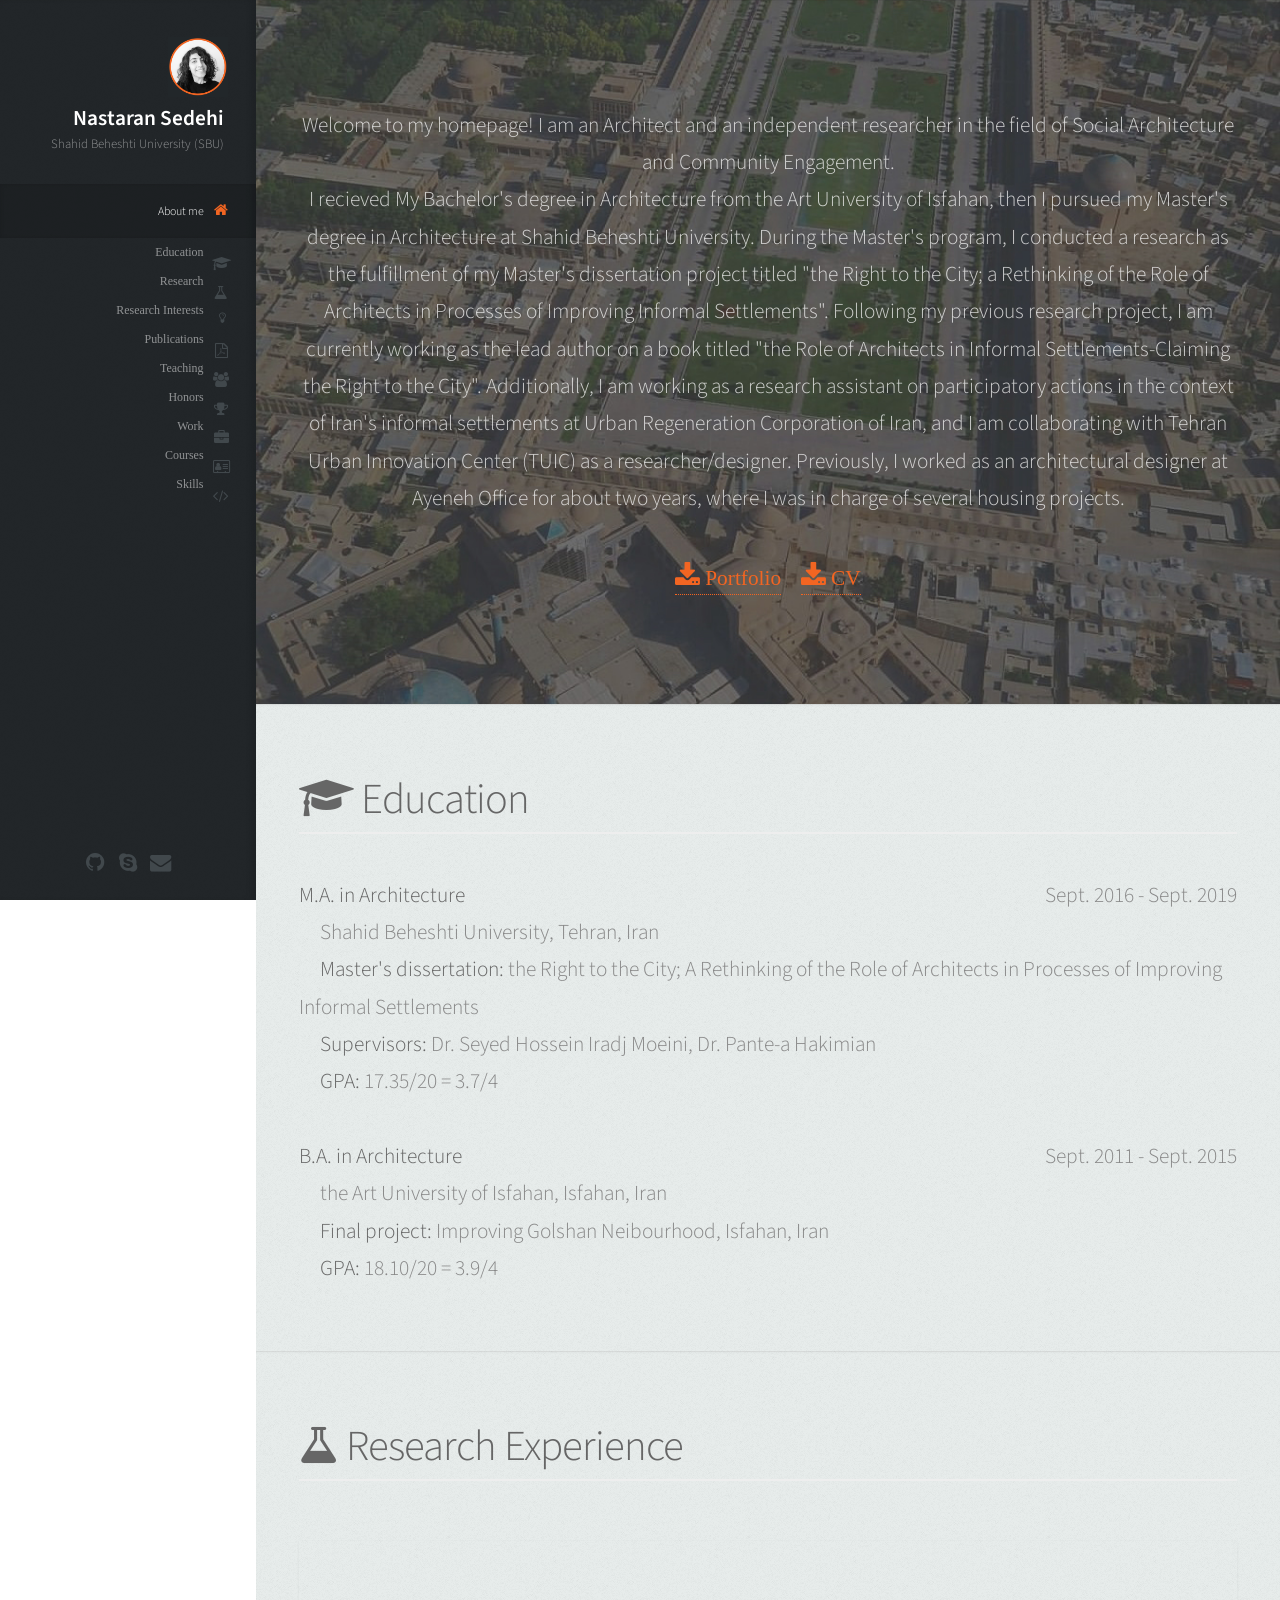
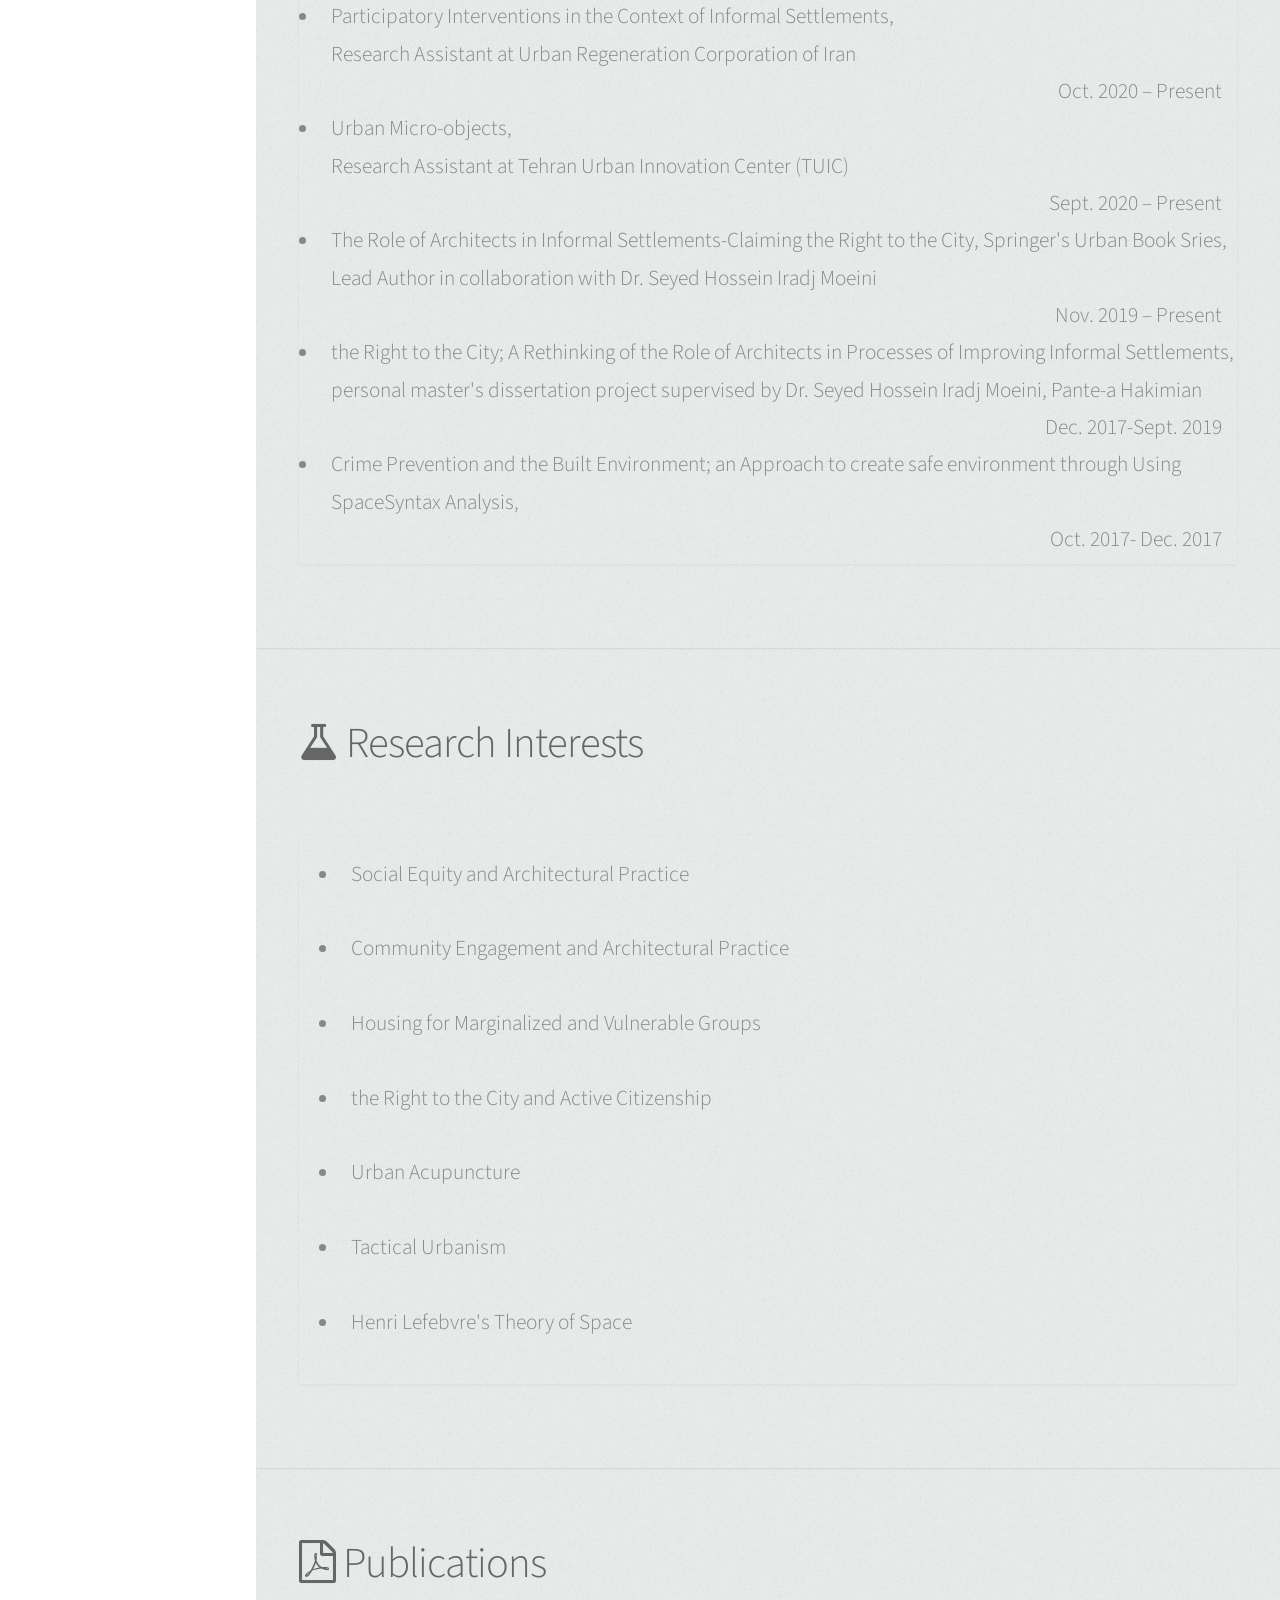
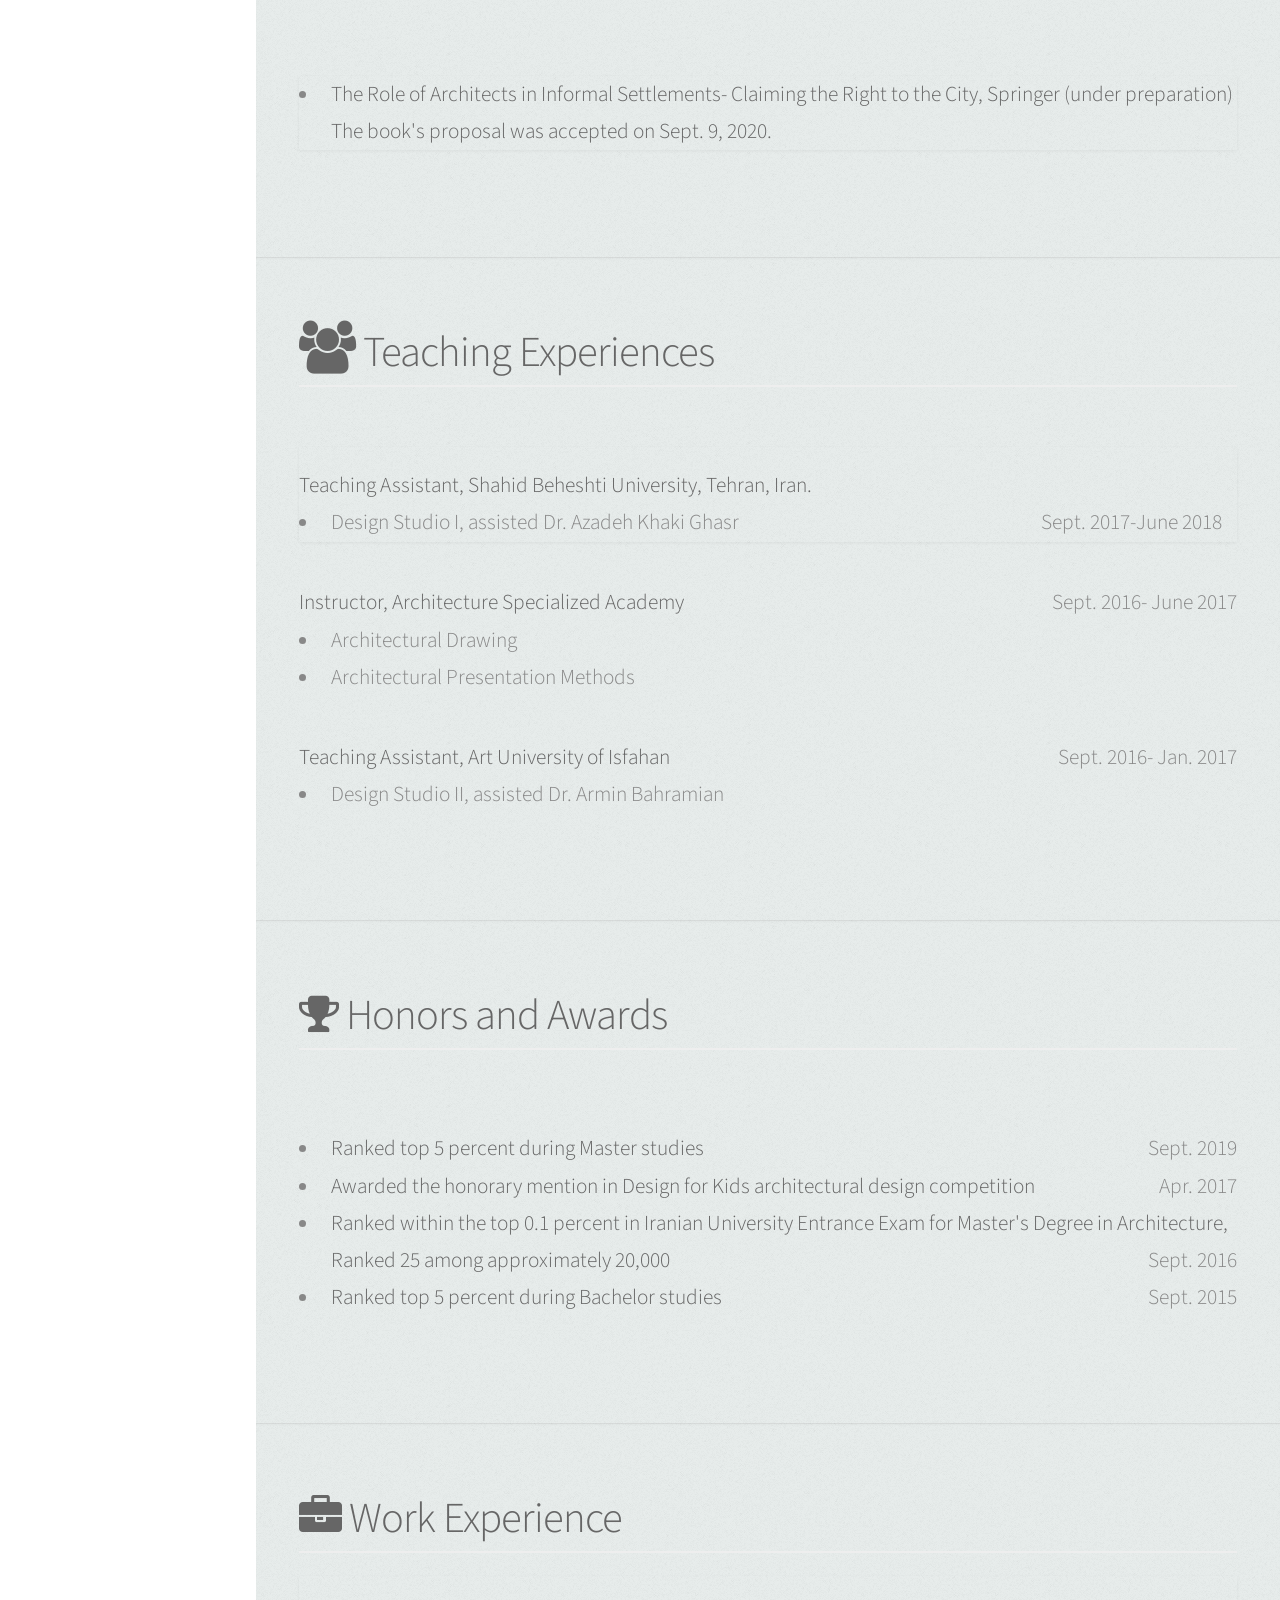
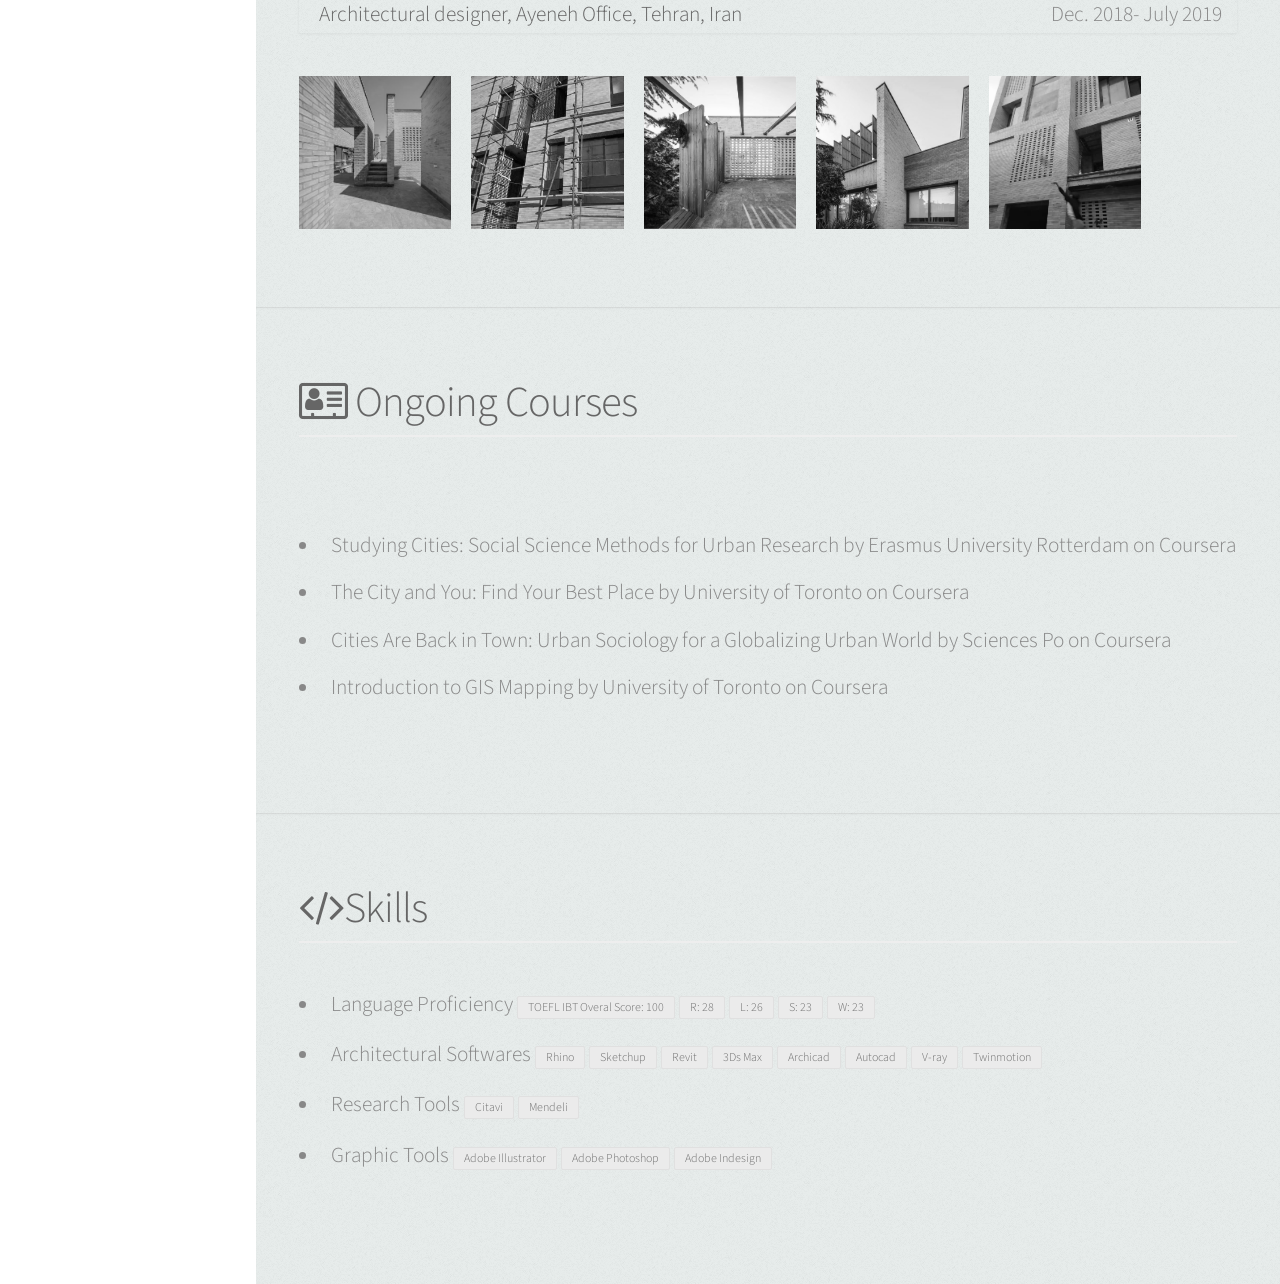
==== commit 5b9770b3: "Update index.html" ====
--- a/index.html
+++ b/index.html
@@ -120,7 +120,7 @@
 								<a href="something" class="button1 bouncy"><span class="icon fa fa-download"> Portfolio</a>
 								&nbsp;
 								&nbsp;
-								<a href="https://drive.google.com/file/d/1aSwrTHIhZpM2L03csuBa26sOTcbm7QQo/view?usp=sharing" class="button1 bouncy"><span class="icon fa fa-download"> CV</a>
+								<a href="https://drive.google.com/file/d/16ZoAguG5A3zr9WSeEXsFNcpyTnSo0Z84/view?usp=sharing" class="button1 bouncy"><span class="icon fa fa-download"> CV</a>
 							</div>
 							
 						</footer>
@@ -138,7 +138,7 @@
 									
 									<strong >        M.A. in Architecture</strong>
 										<div class="pull-right text-small">
-											2016 - 2019
+											Sept. 2016 - Sept. 2019
 										</div>
 										<div class="text">
 											&emsp;Shahid Beheshti University, Tehran, Iran<br>
@@ -149,7 +149,7 @@
 									<br>
 									<strong >        B.A. in Architecture</strong>
 										<div class="pull-right text-small">
-											2011 - 2015
+											Sept. 2011 - Sept. 2015
 										</div>
 										<div class="text">
 											&emsp;the Art University of Isfahan, Isfahan, Iran<br>
@@ -240,6 +240,12 @@
 									<li>Community Engagement and Architectural Practice</li>
 									
 									<br>
+									<li>Housing for Marginalized and Vulnerable Groups</li>
+									
+									<br>
+									<li>the Right to the City and Active Citizenship</li>
+									
+									<br>
 									
 									<li>Urban Acupuncture</li>
 									<br>
@@ -266,7 +272,7 @@
 							<div class="body">
 								<div class="item"  align="left">
 								<ul>
-									<li><strong >The Role of Architects in Informal Settlements- Claiming the Right to the City, Springer (under preparation)
+									<li><strong >The Role of Architects in Informal Settlements- Claiming the Right to the City, Springer (under preparation) <br> The book's proposal was accepted on Sept. 9, 2020.
 									</strong> 
 												<div class="pull-right text-small"></div></li>
 									 
@@ -294,7 +300,7 @@
 									<div class="text">
 									<ul class="circle">
 										<li>Design Studio I, assisted Dr. Azadeh Khaki Ghasr
-											<div class="pull-right" style="margin-right: 15px;"><div class="text-small">2016-2017</div></div>
+											<div class="pull-right" style="margin-right: 15px;"><div class="text-small">Sept. 2017-June 2018</div></div>
 										</li>
 										
 									</ul>
@@ -304,7 +310,7 @@
 								<div class="body" align="left">
 									<strong >Instructor, Architecture Specialized Academy</strong>
 										<div class="pull-right text-small">
-											2016-2017
+											Sept. 2016- June 2017
 										</div>
 									<ul class="circle">
 										<li>Architectural Drawing</li>
@@ -316,10 +322,10 @@
 								<div class="body" align="left">
 									<strong >Teaching Assistant, Art University of Isfahan</strong>
 										<div class="pull-right text-small">
-											2016
+											Sept. 2016- Jan. 2017
 										</div>
 									<ul class="circle">
-										<li>Design Studio III, assisted Dr. Armin Bahramian</li>
+										<li>Design Studio II, assisted Dr. Armin Bahramian</li>
 									</ul>
 								</div>
 							</div>
@@ -336,23 +342,20 @@
 							<br>
 							<div class="body">
 								<ul class="text"  align="left">
-									<li><strong >Recieved a research position in Urban Regenaration Corporation of Iran</strong>
-										<div class="pull-right text-small">2020</div></li>
-										
-									<li><strong >Recieved a research position in Tehran Urban Innovation Center (TUIC)</strong>
-										<div class="pull-right text-small">2020</div></li>
-									
-									<li><strong >Recieved positive feedback of reviewers in master's degree dissertation defense</strong>
-										<div class="pull-right text-small">2019</div></li>
-									
+									
+										
+									<li><strong >Ranked top 5 percent during Master studies</strong>
+										<div class="pull-right text-small">Sept. 2019</div></li>
+									
+							
 									<li><strong >Awarded the honorary mention in Design for Kids architectural design competition</strong>
-										<div class="pull-right text-small">2017</div></li>
+										<div class="pull-right text-small">Apr. 2017</div></li>
 										
 									<li><strong >Ranked within the top 0.1 percent in Iranian University Entrance Exam for Master's Degree in Architecture, Ranked 25 among approximately 20,000</strong>
-										<div class="pull-right text-small">2016</div></li>
-										
-									<li><strong >Top 10 percent during Bachelor studies </strong>
-										<div class="pull-right text-small">2015</div></li>	
+										<div class="pull-right text-small">Sept. 2016</div></li>
+										
+									<li><strong >Ranked top 5 percent during Bachelor studies </strong>
+										<div class="pull-right text-small">Sept. 2015</div></li>	
 									
 								</ul>
 							</div>
@@ -366,7 +369,7 @@
 							<h2 style="padding: 0px; margin: 0px;"><i class="fa fa-briefcase"></i> Work Experience</h2>
 							</header>
 							<div class="pull-right" style="margin-right: 15px;">
-								<div class="text-small">2018-2019</div>
+								<div class="text-small">Dec. 2018- July 2019</div>
 							</div>
 							
 							<div class="body">
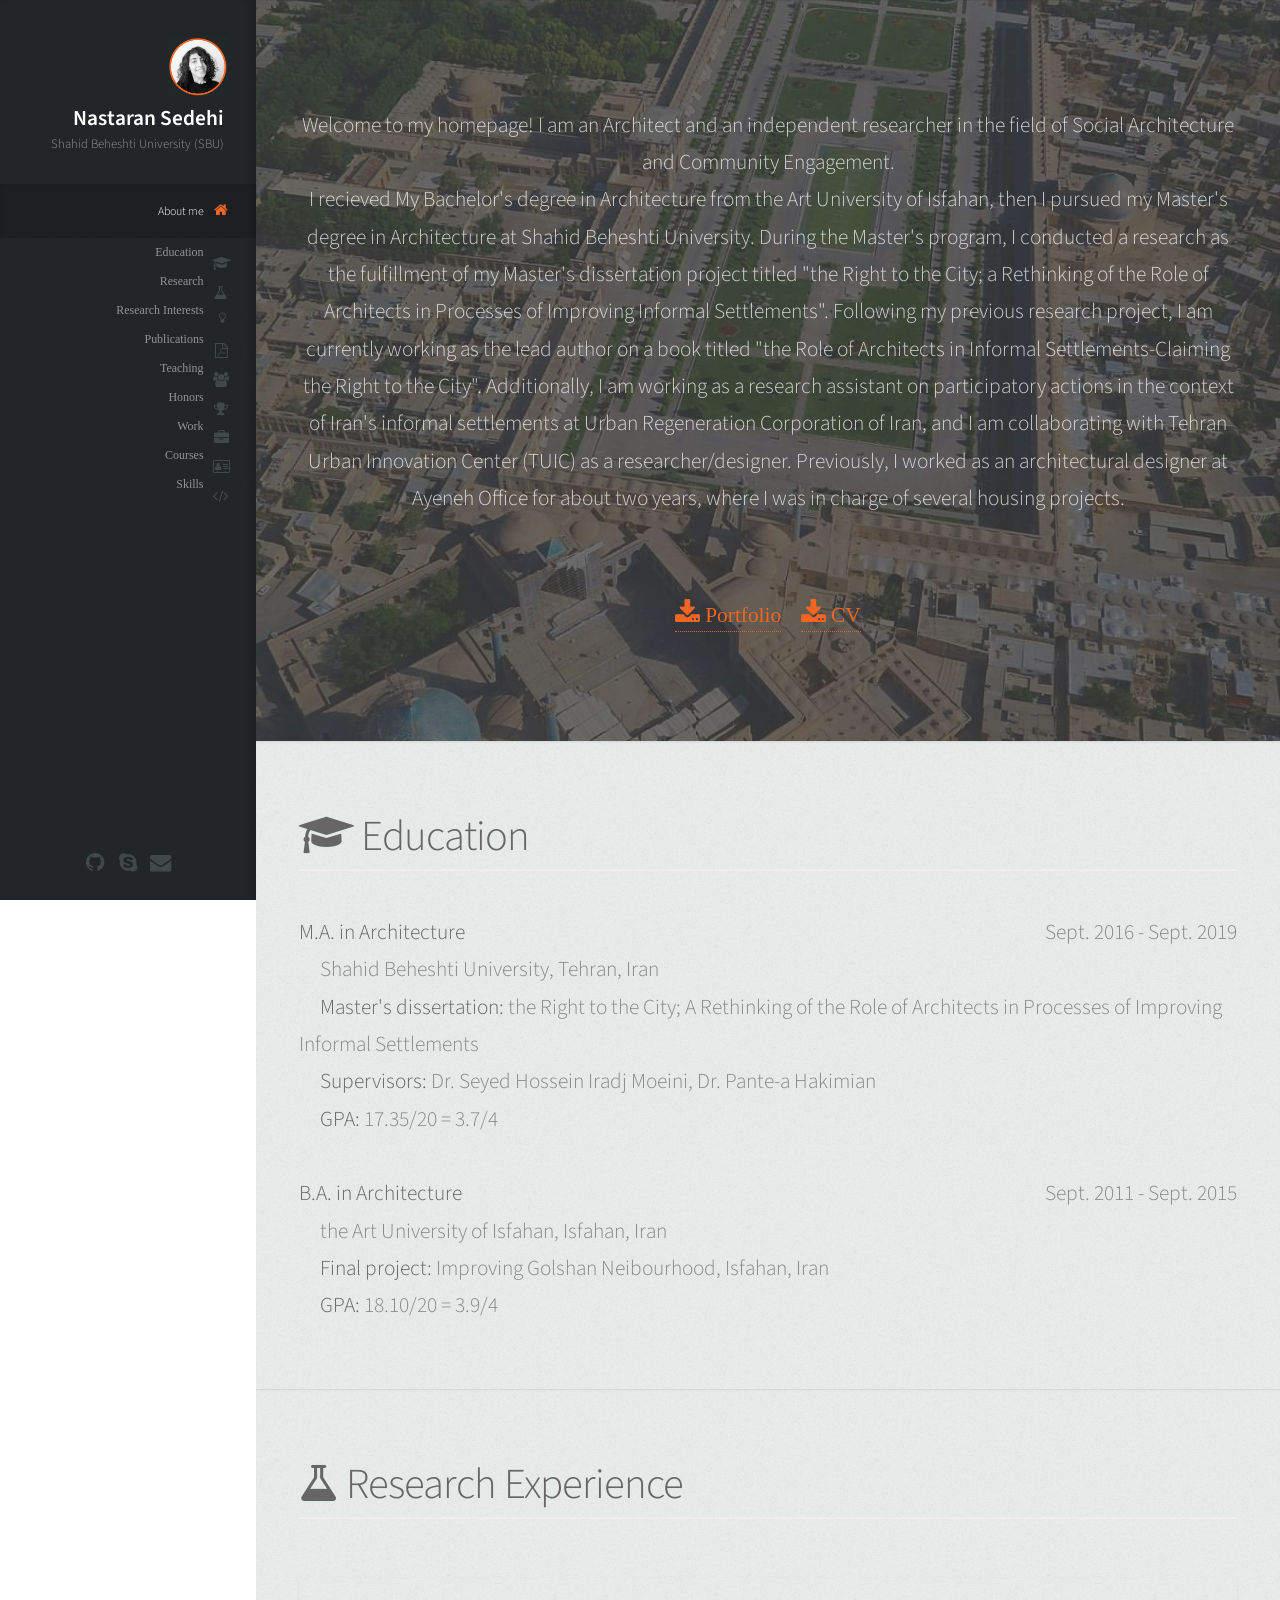
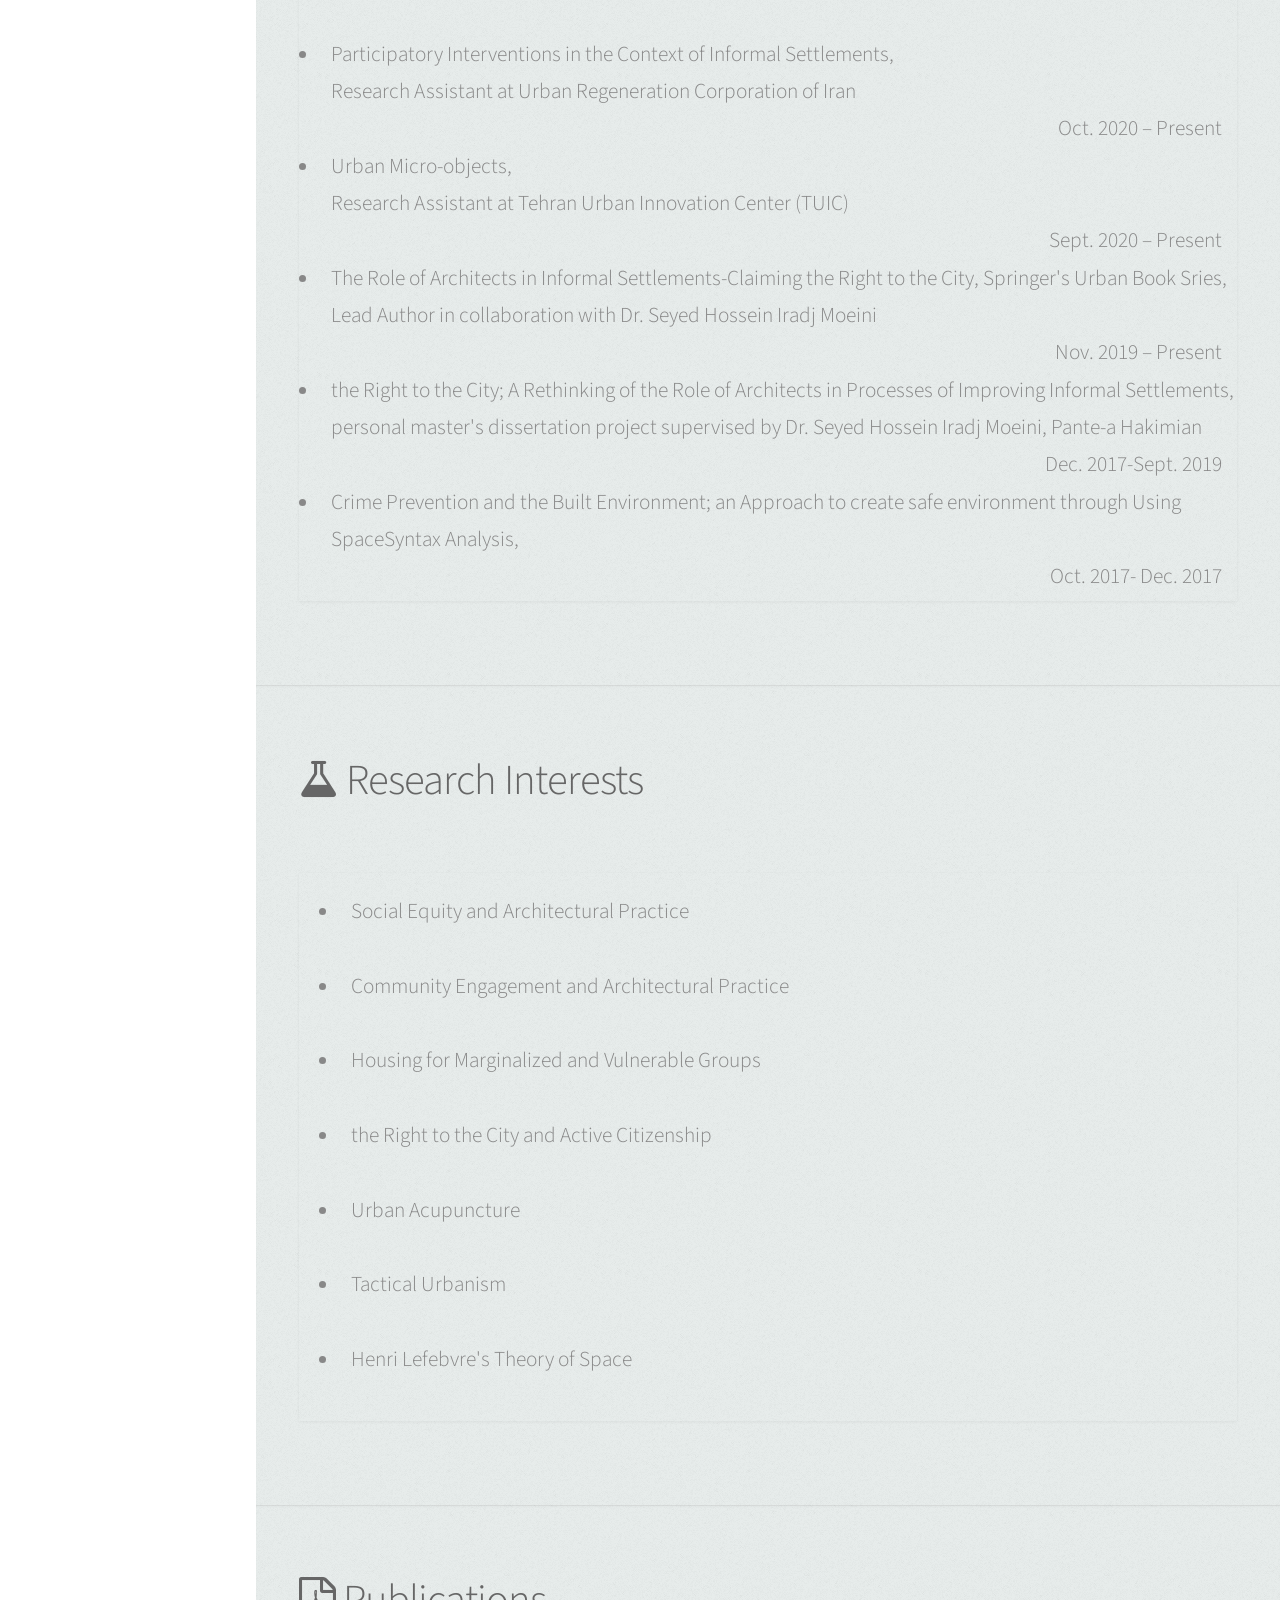
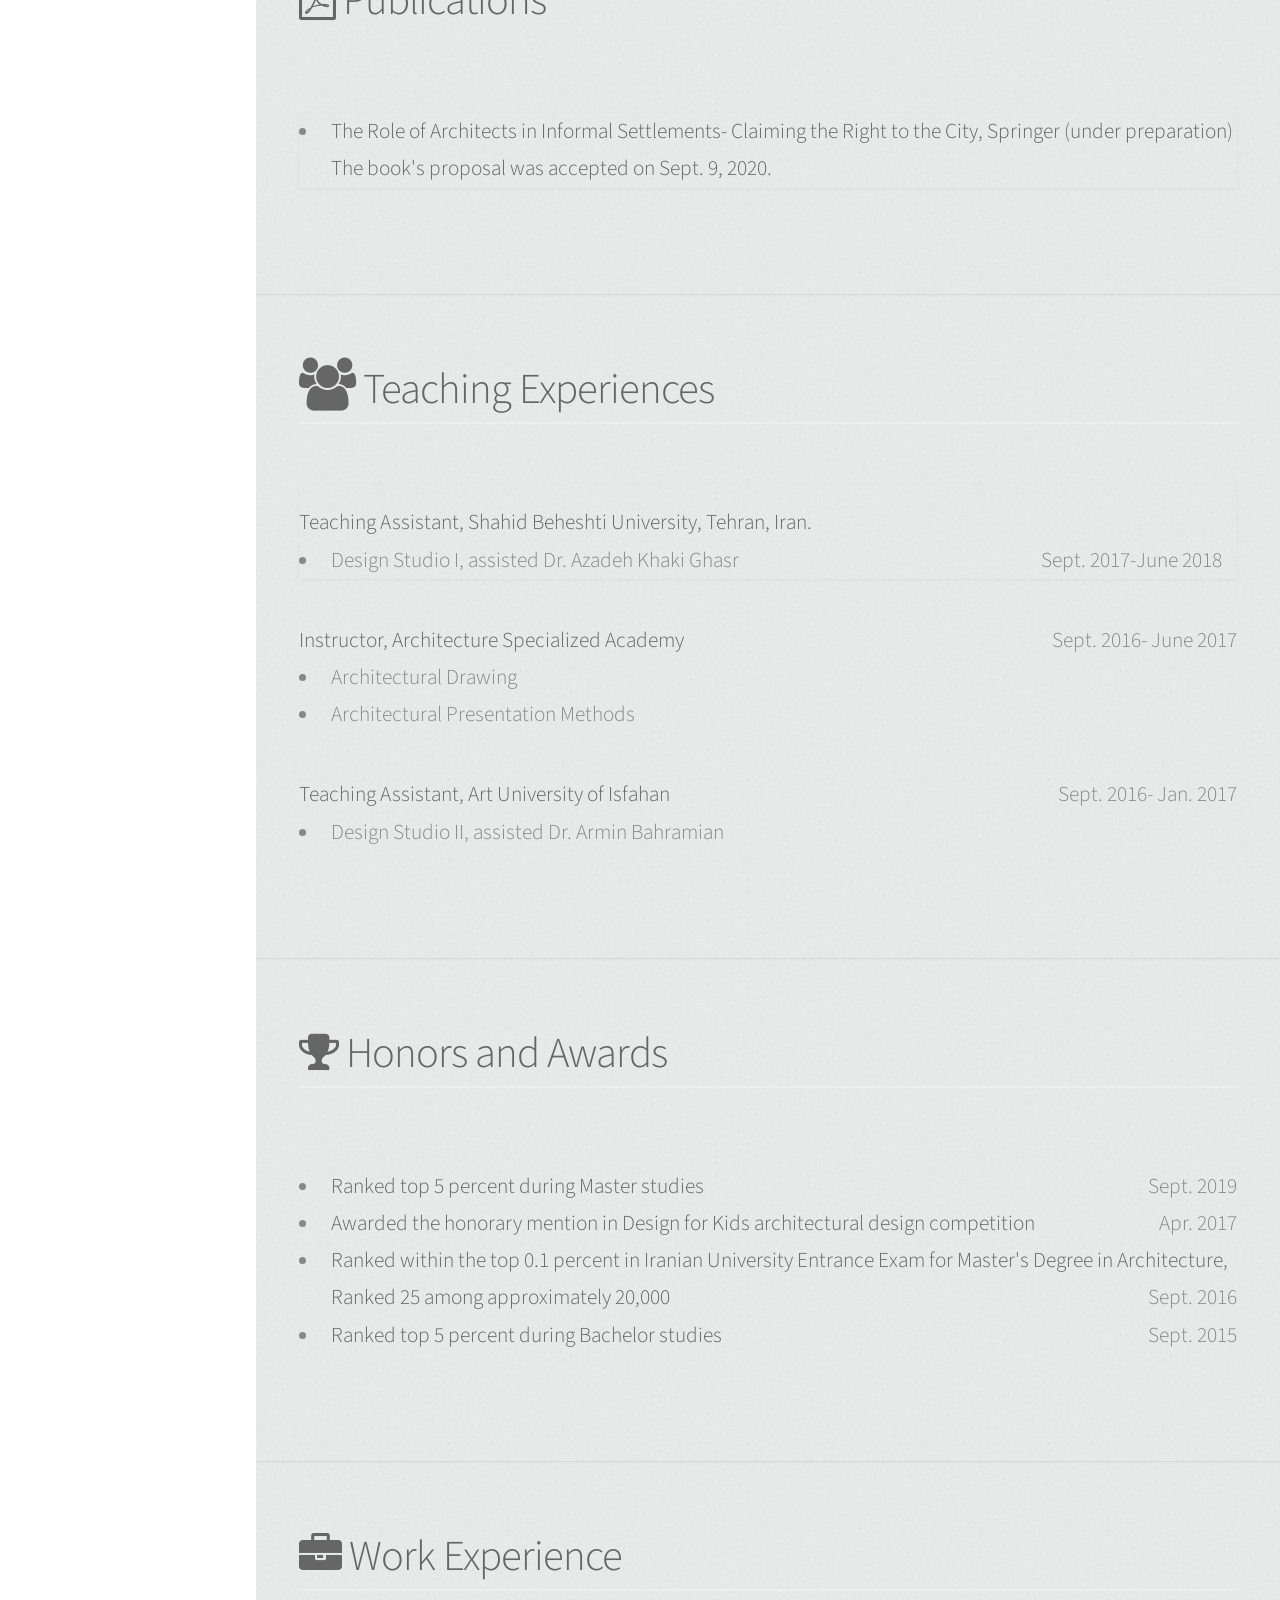
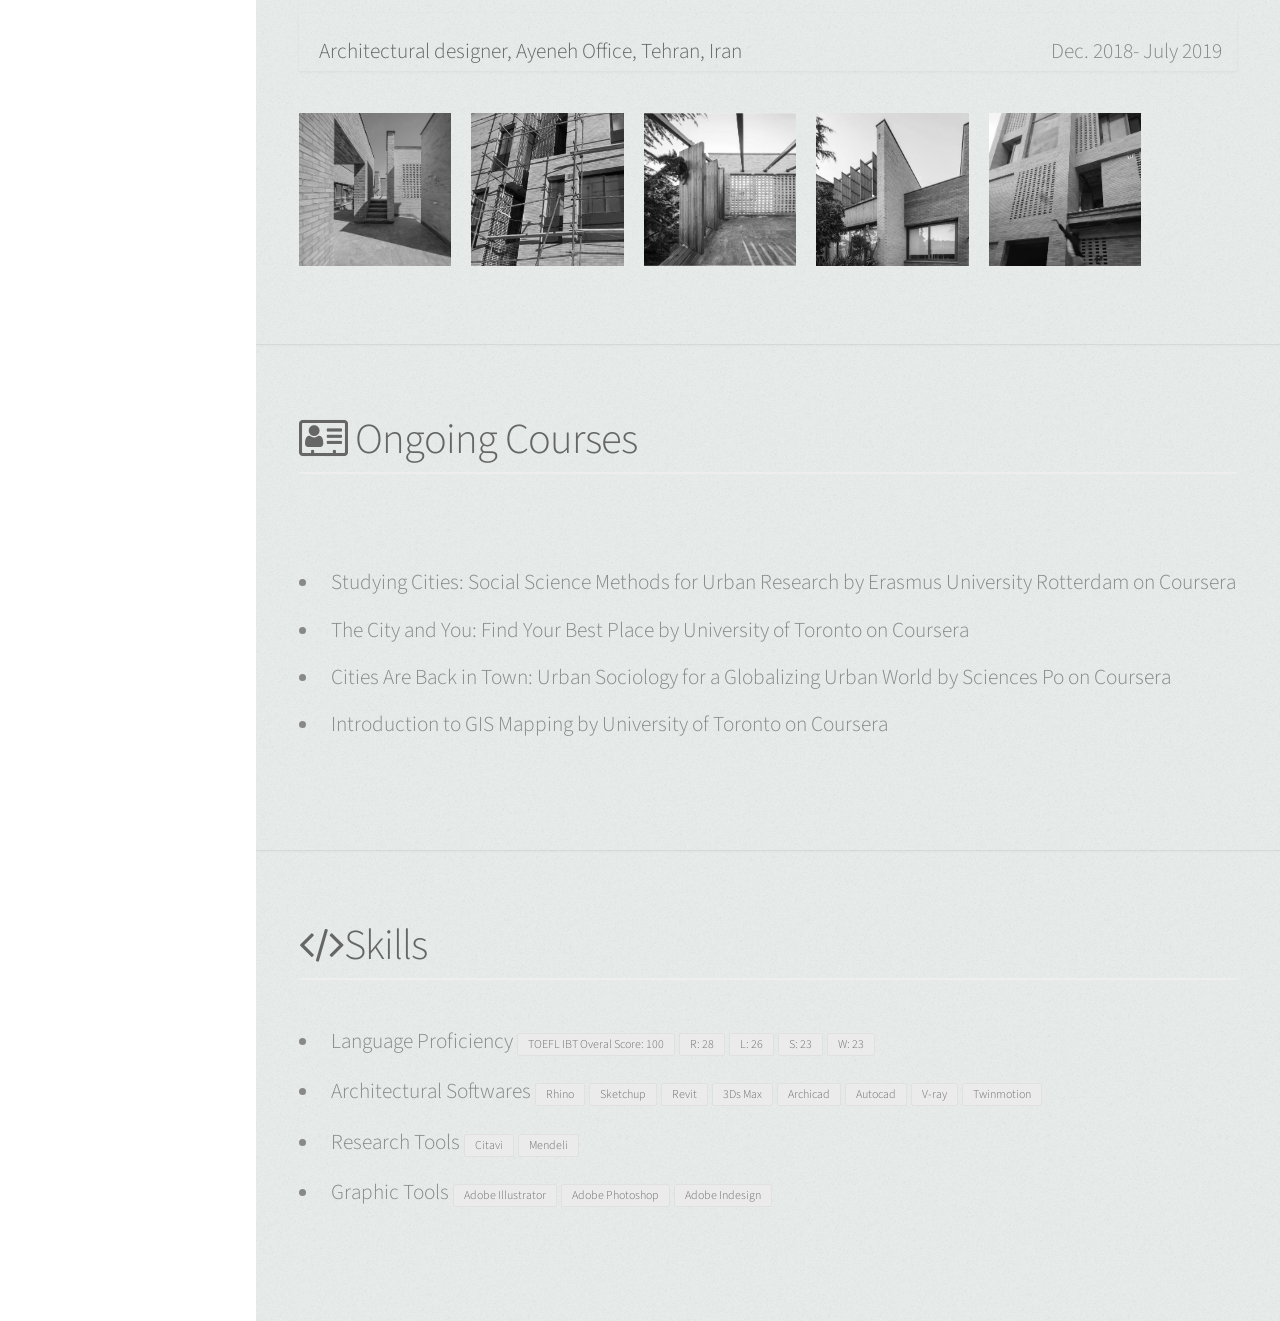
==== commit 6381aa3c: "Update index.html" ====
--- a/index.html
+++ b/index.html
@@ -111,6 +111,7 @@
 						titled "the Role of Architects in Informal Settlements-Claiming the Right to the City". Additionally, I am working as a research assistant
 						on participatory actions in the context of Iran's informal settlements at Urban Regeneration Corporation of Iran, and I am collaborating with Tehran Urban Innovation Center (TUIC) as a researcher/designer.
 						Previously, I worked as an architectural designer at Ayeneh Office for about two years, where I was in charge of several housing projects. <br>
+						<br>
 						
 						
 						
@@ -120,7 +121,7 @@
 								<a href="something" class="button1 bouncy"><span class="icon fa fa-download"> Portfolio</a>
 								&nbsp;
 								&nbsp;
-								<a href="https://drive.google.com/file/d/16ZoAguG5A3zr9WSeEXsFNcpyTnSo0Z84/view?usp=sharing" class="button1 bouncy"><span class="icon fa fa-download"> CV</a>
+								<a href="https://drive.google.com/file/d/1ihQ6ivHQU7-mADQHZFWy4Io2HG4HNRMg/view?usp=sharing" class="button1 bouncy"><span class="icon fa fa-download"> CV</a>
 							</div>
 							
 						</footer>
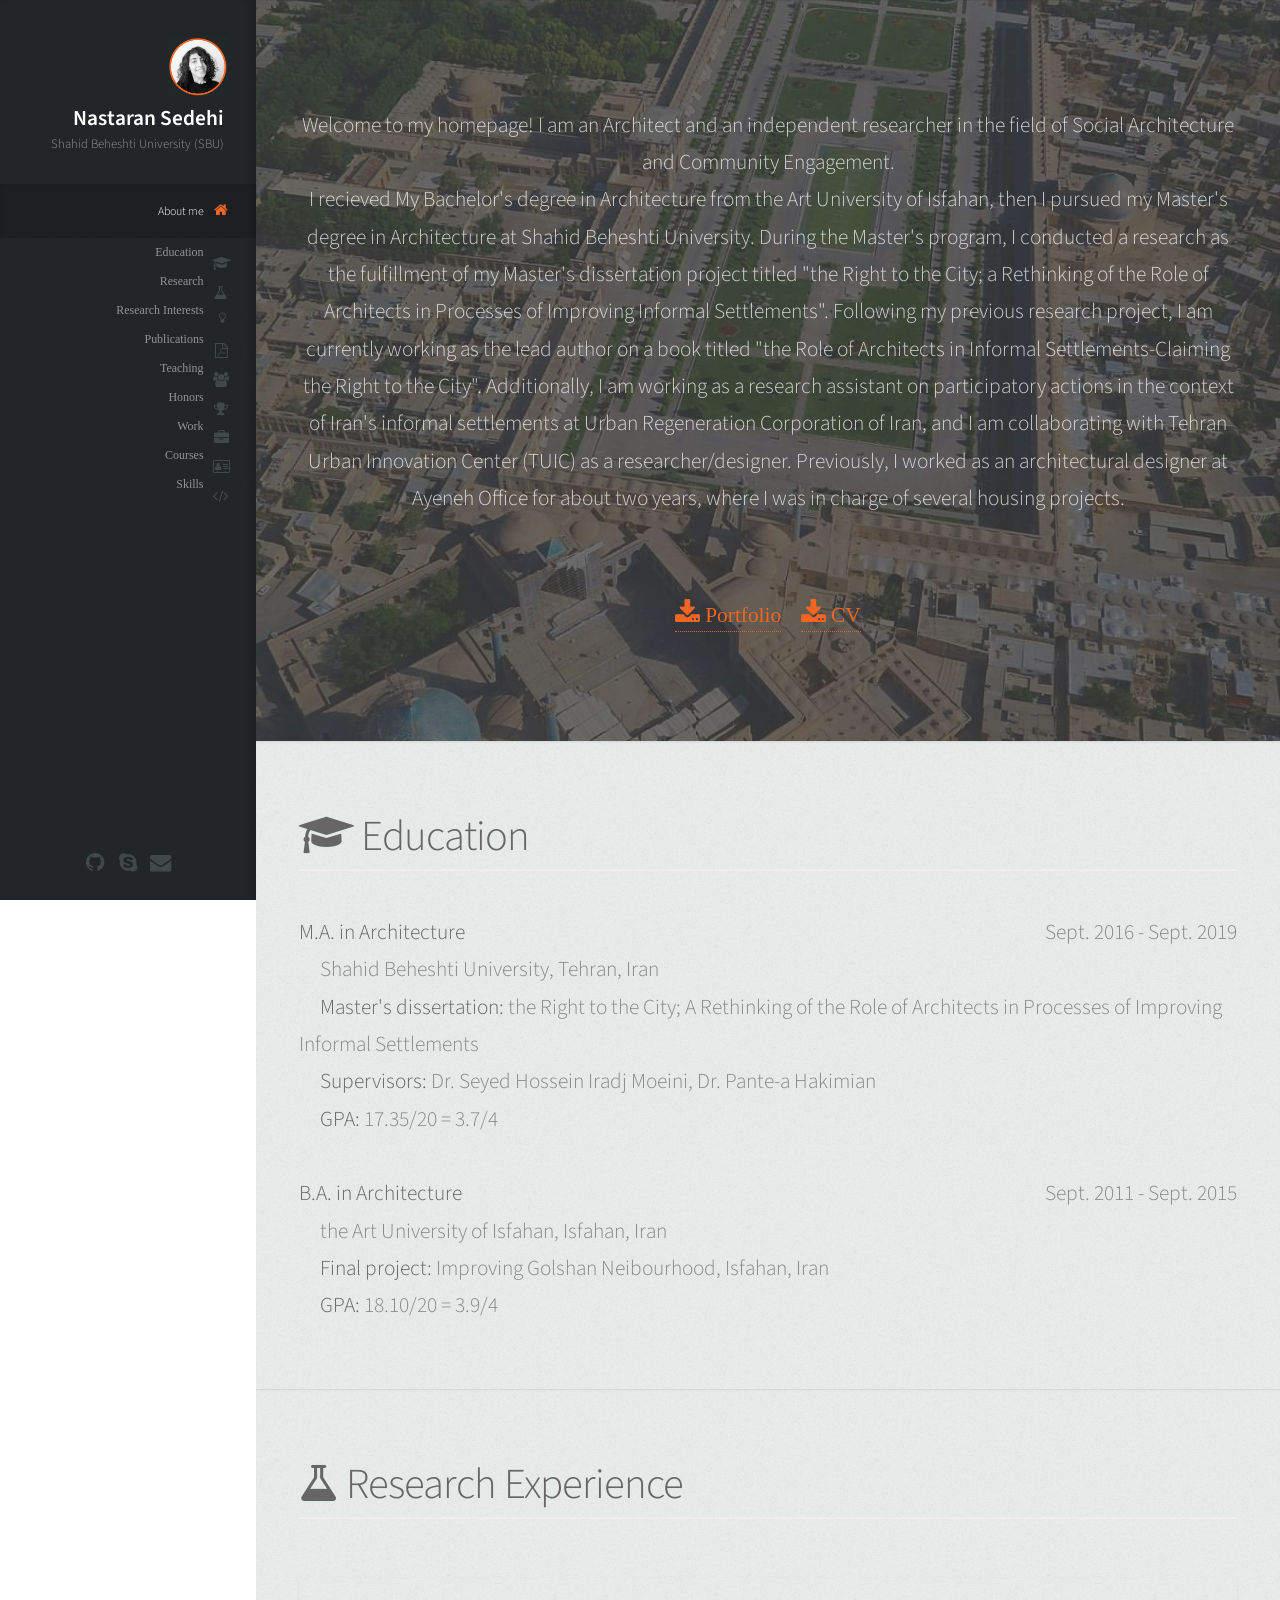
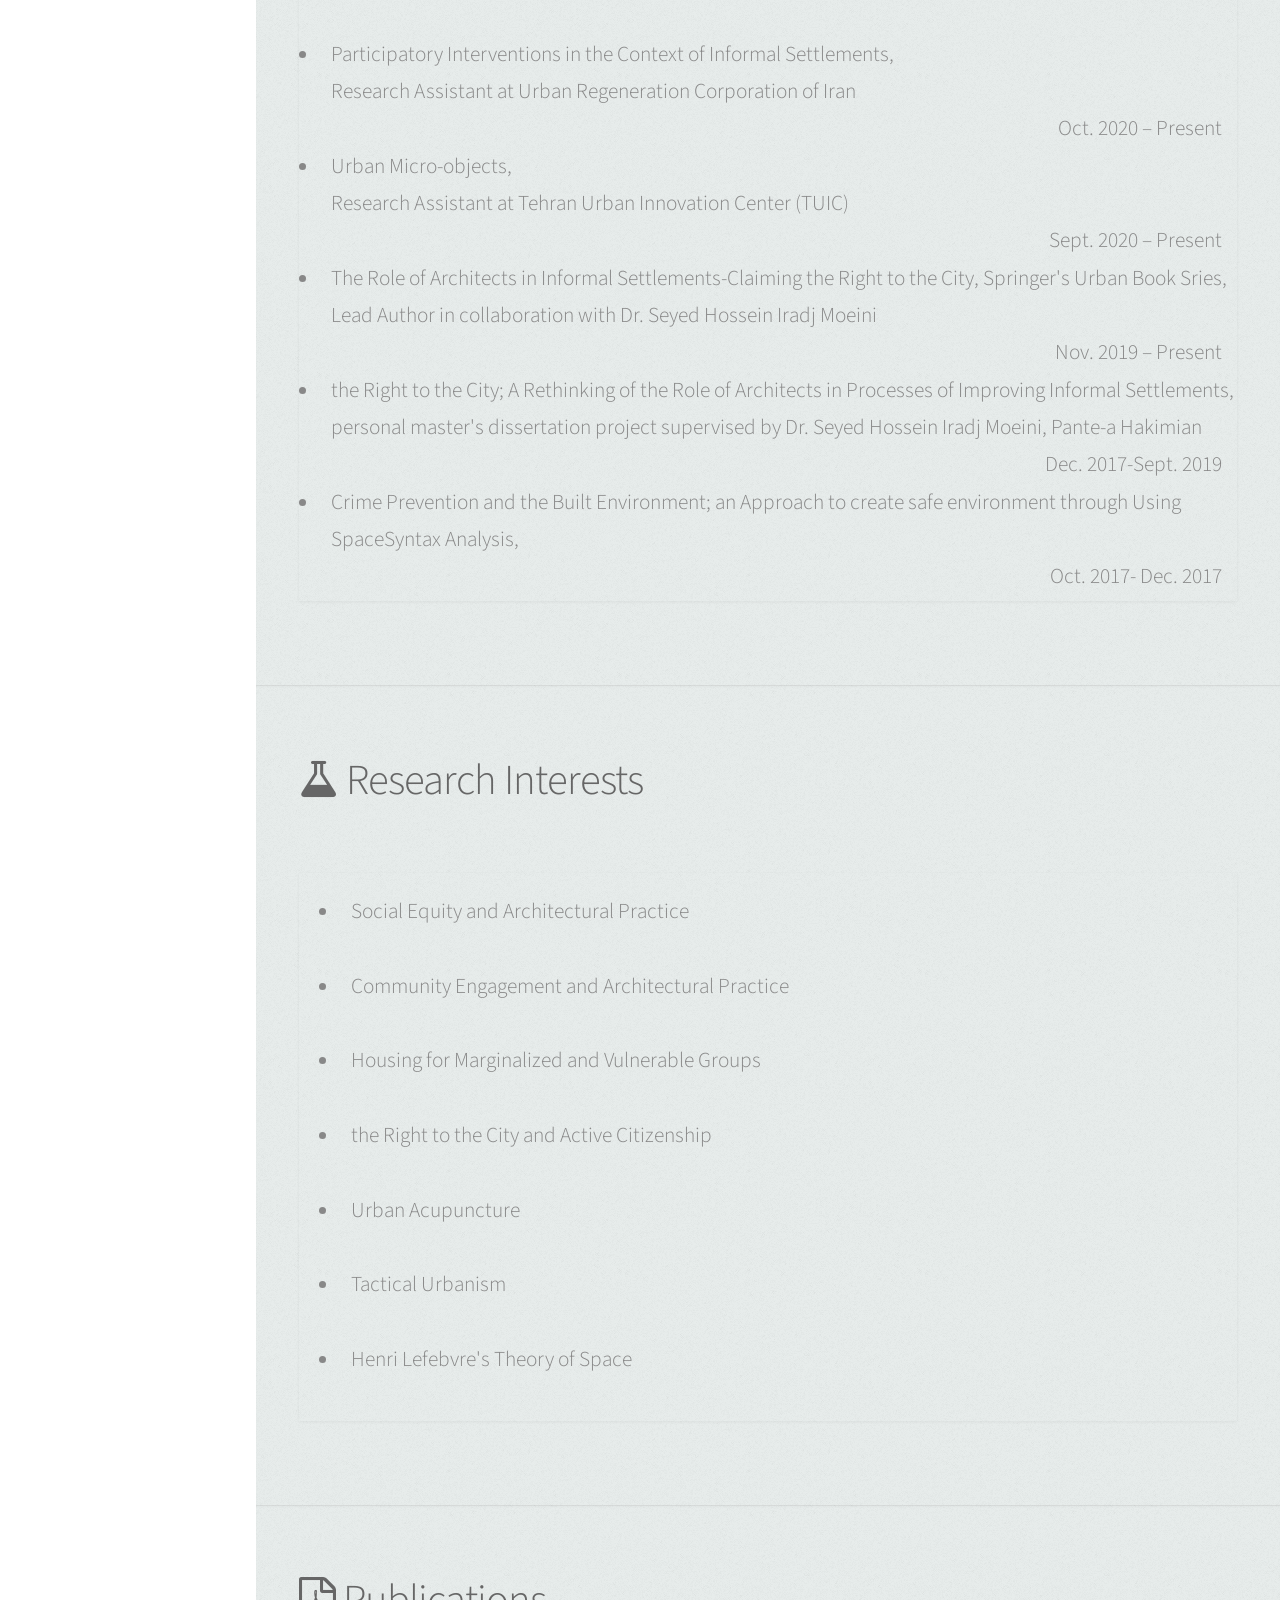
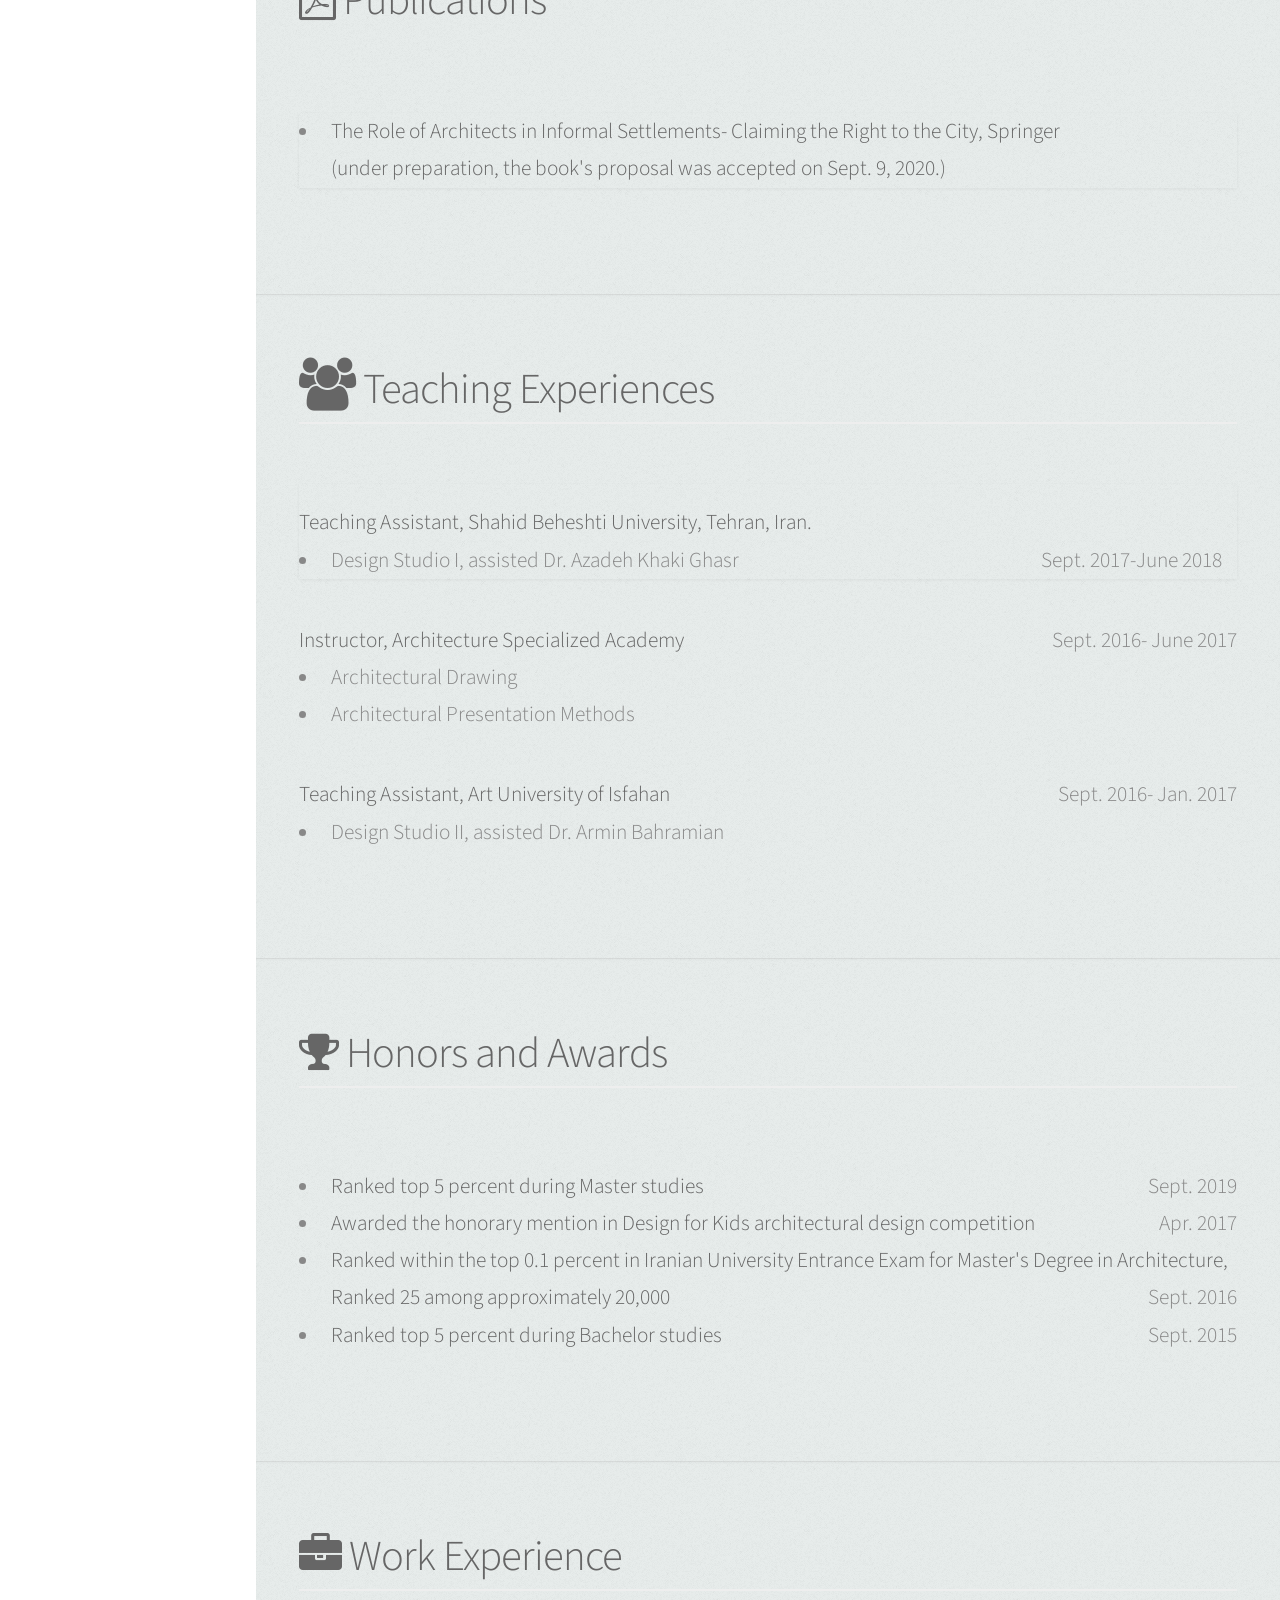
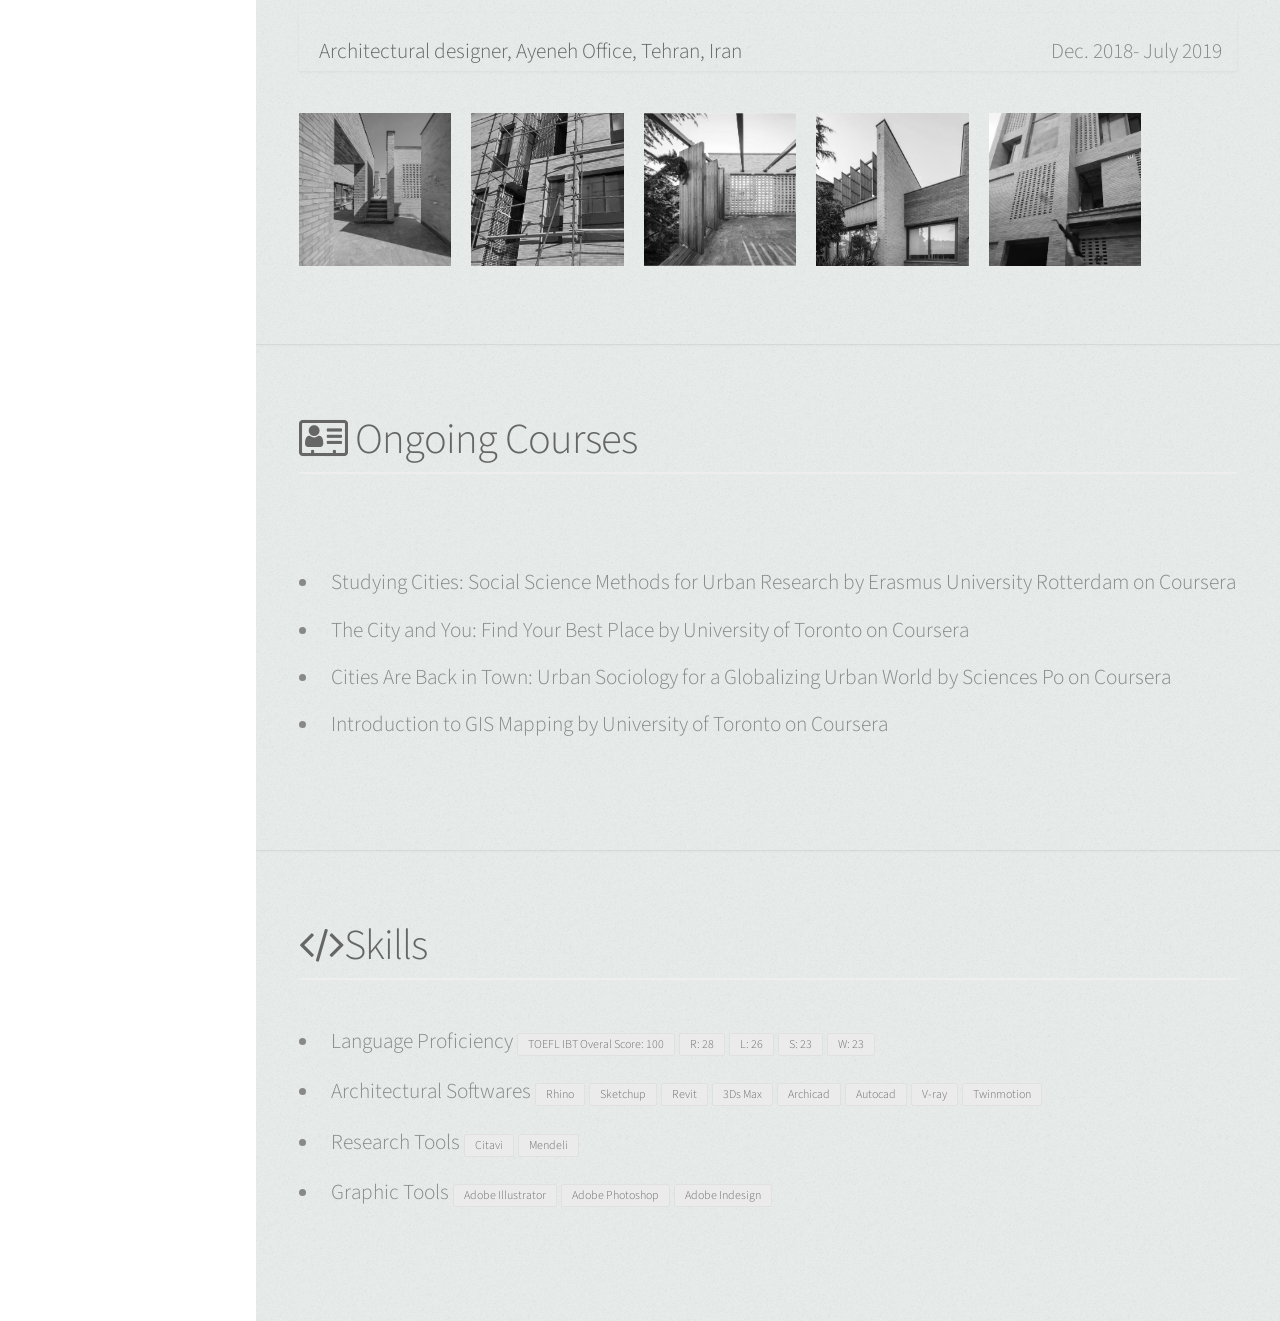
==== commit 846a46b5: "Update index.html" ====
--- a/index.html
+++ b/index.html
@@ -273,7 +273,7 @@
 							<div class="body">
 								<div class="item"  align="left">
 								<ul>
-									<li><strong >The Role of Architects in Informal Settlements- Claiming the Right to the City, Springer (under preparation) <br> The book's proposal was accepted on Sept. 9, 2020.
+									<li><strong >The Role of Architects in Informal Settlements- Claiming the Right to the City, Springer <br> (under preparation, the book's proposal was accepted on Sept. 9, 2020.)
 									</strong> 
 												<div class="pull-right text-small"></div></li>
 									 
